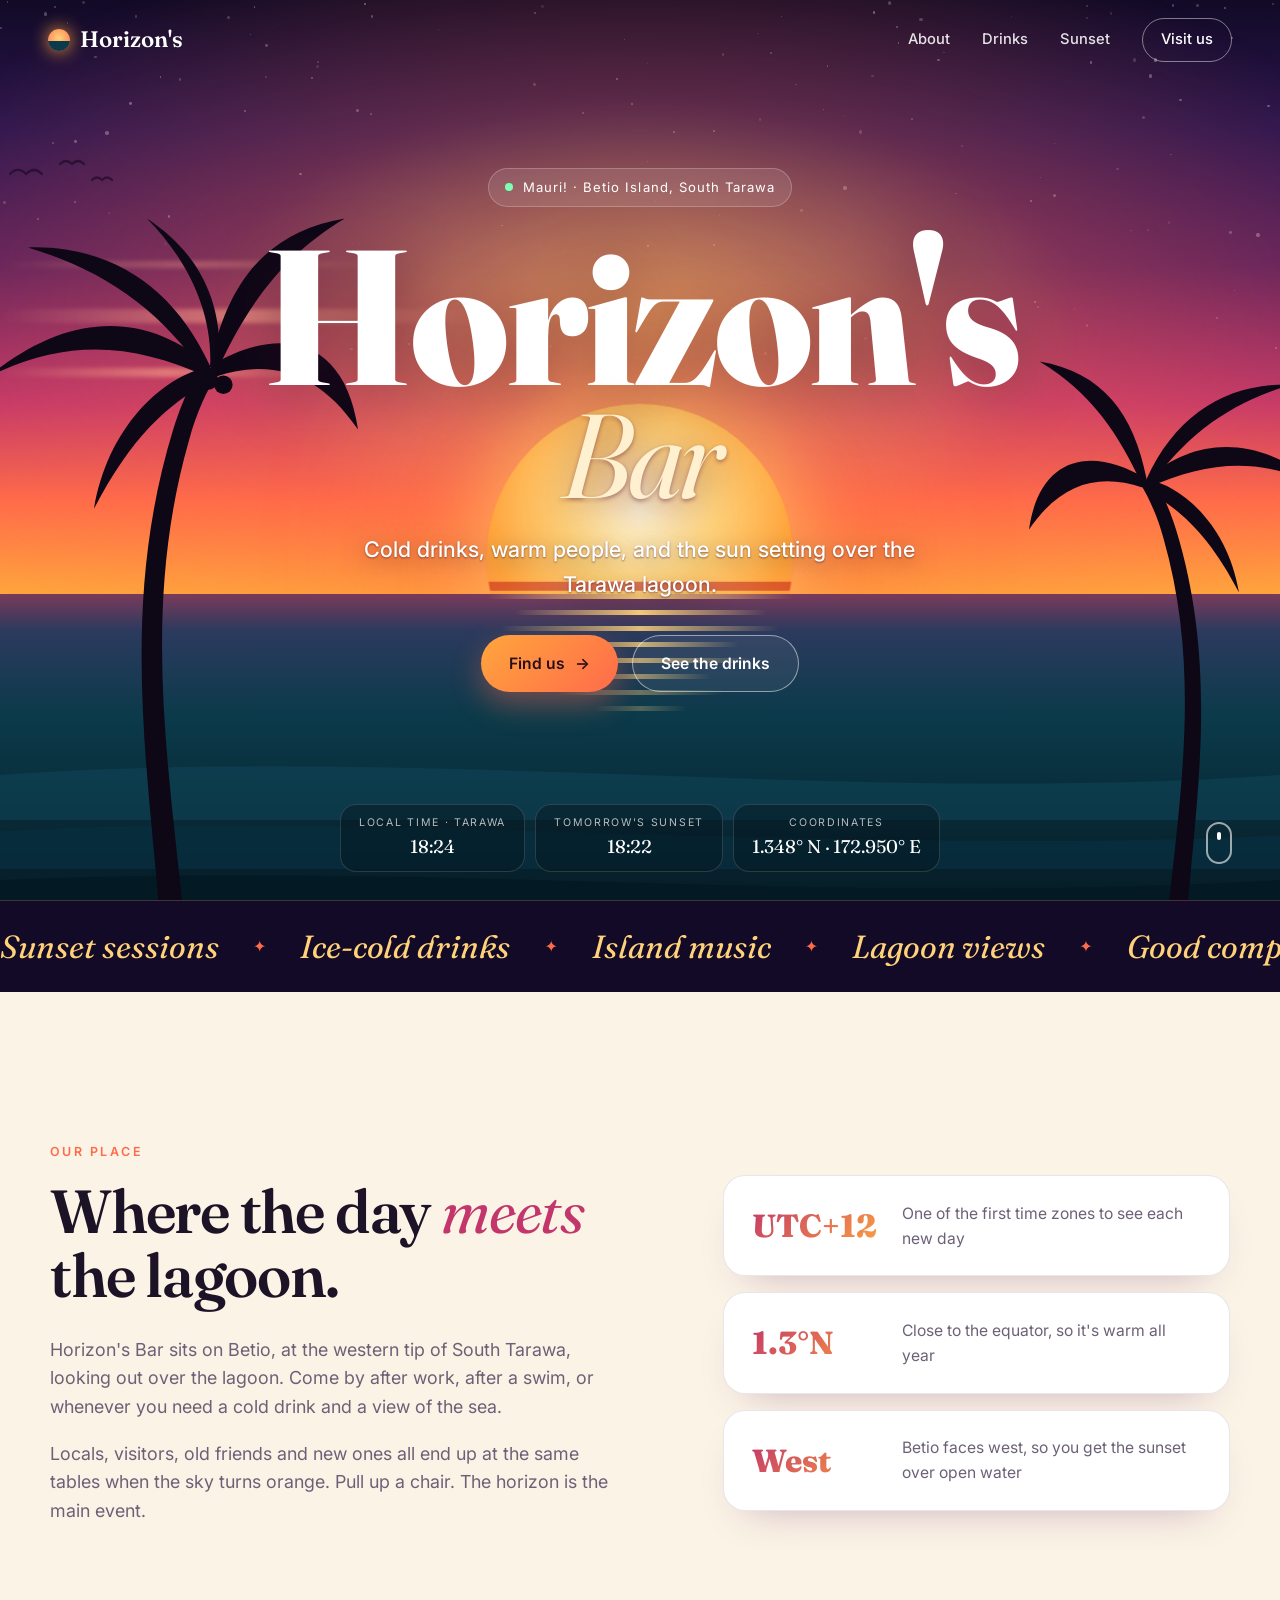
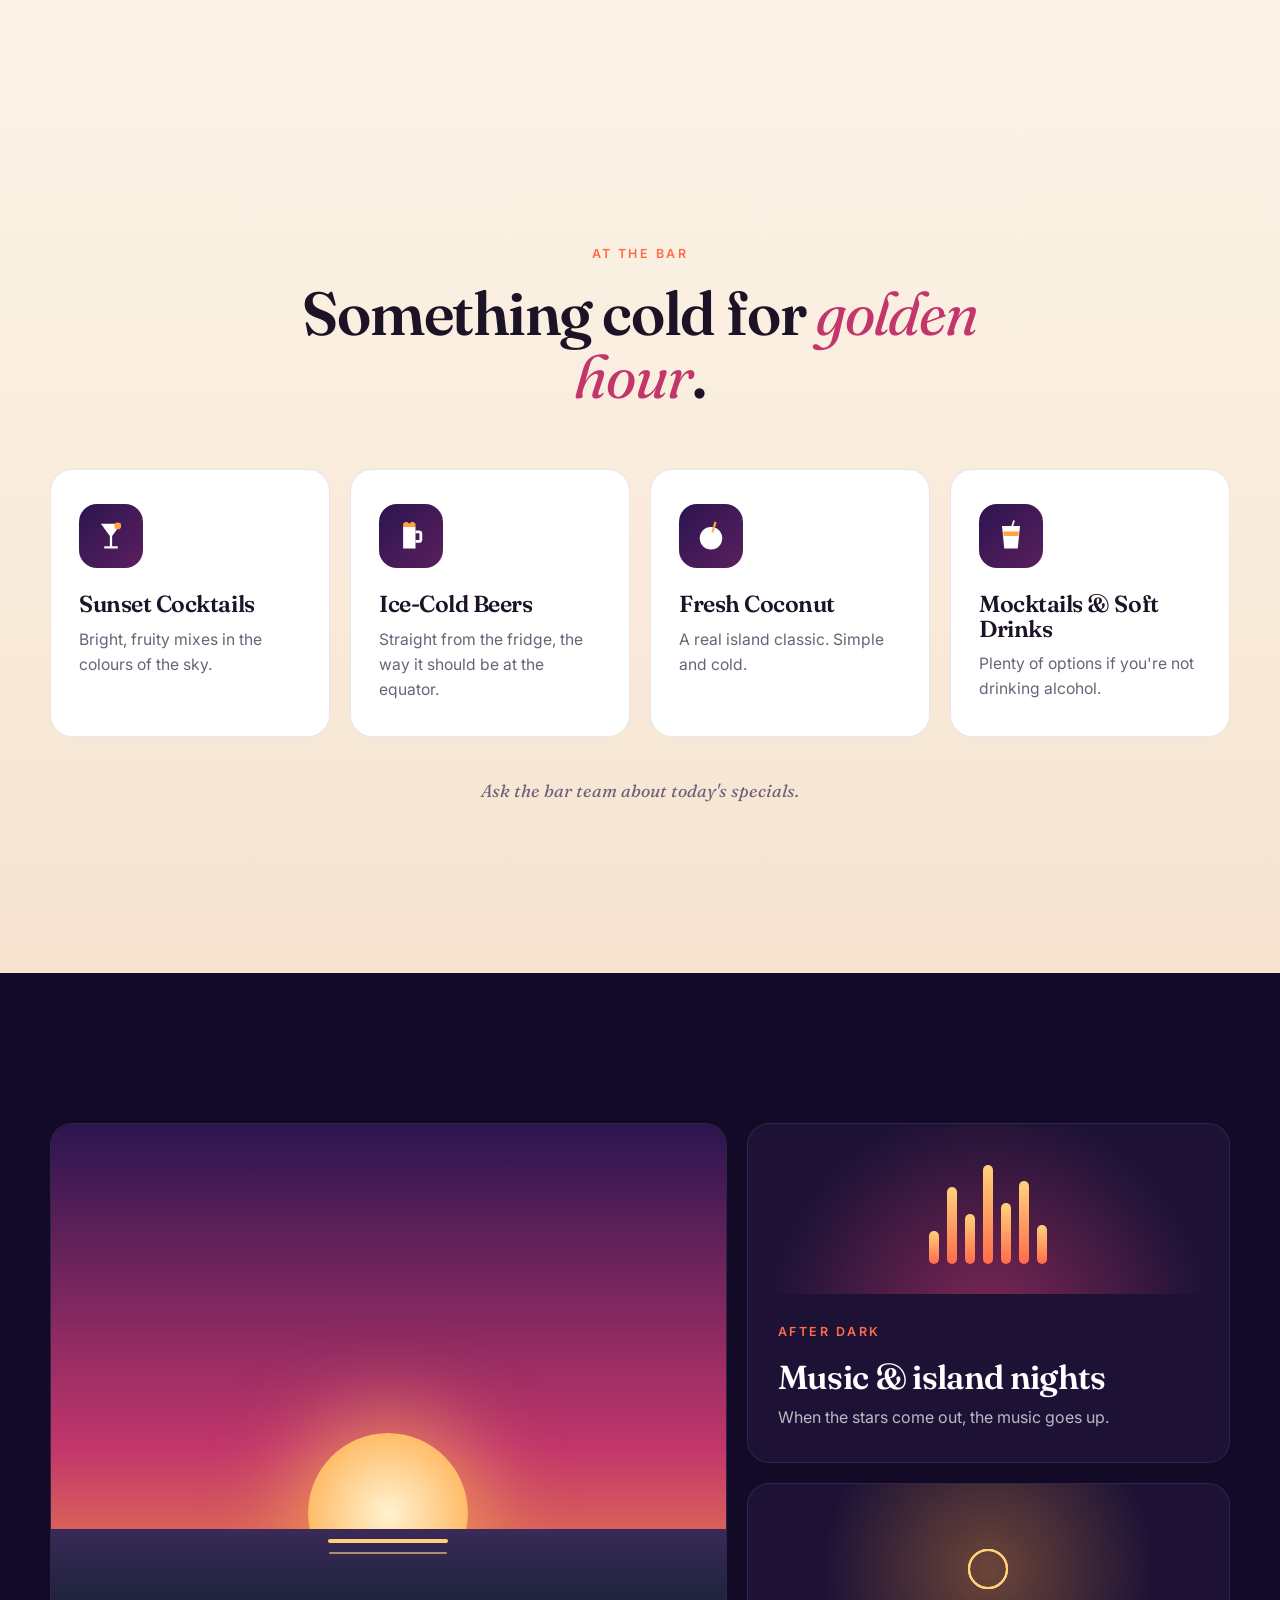
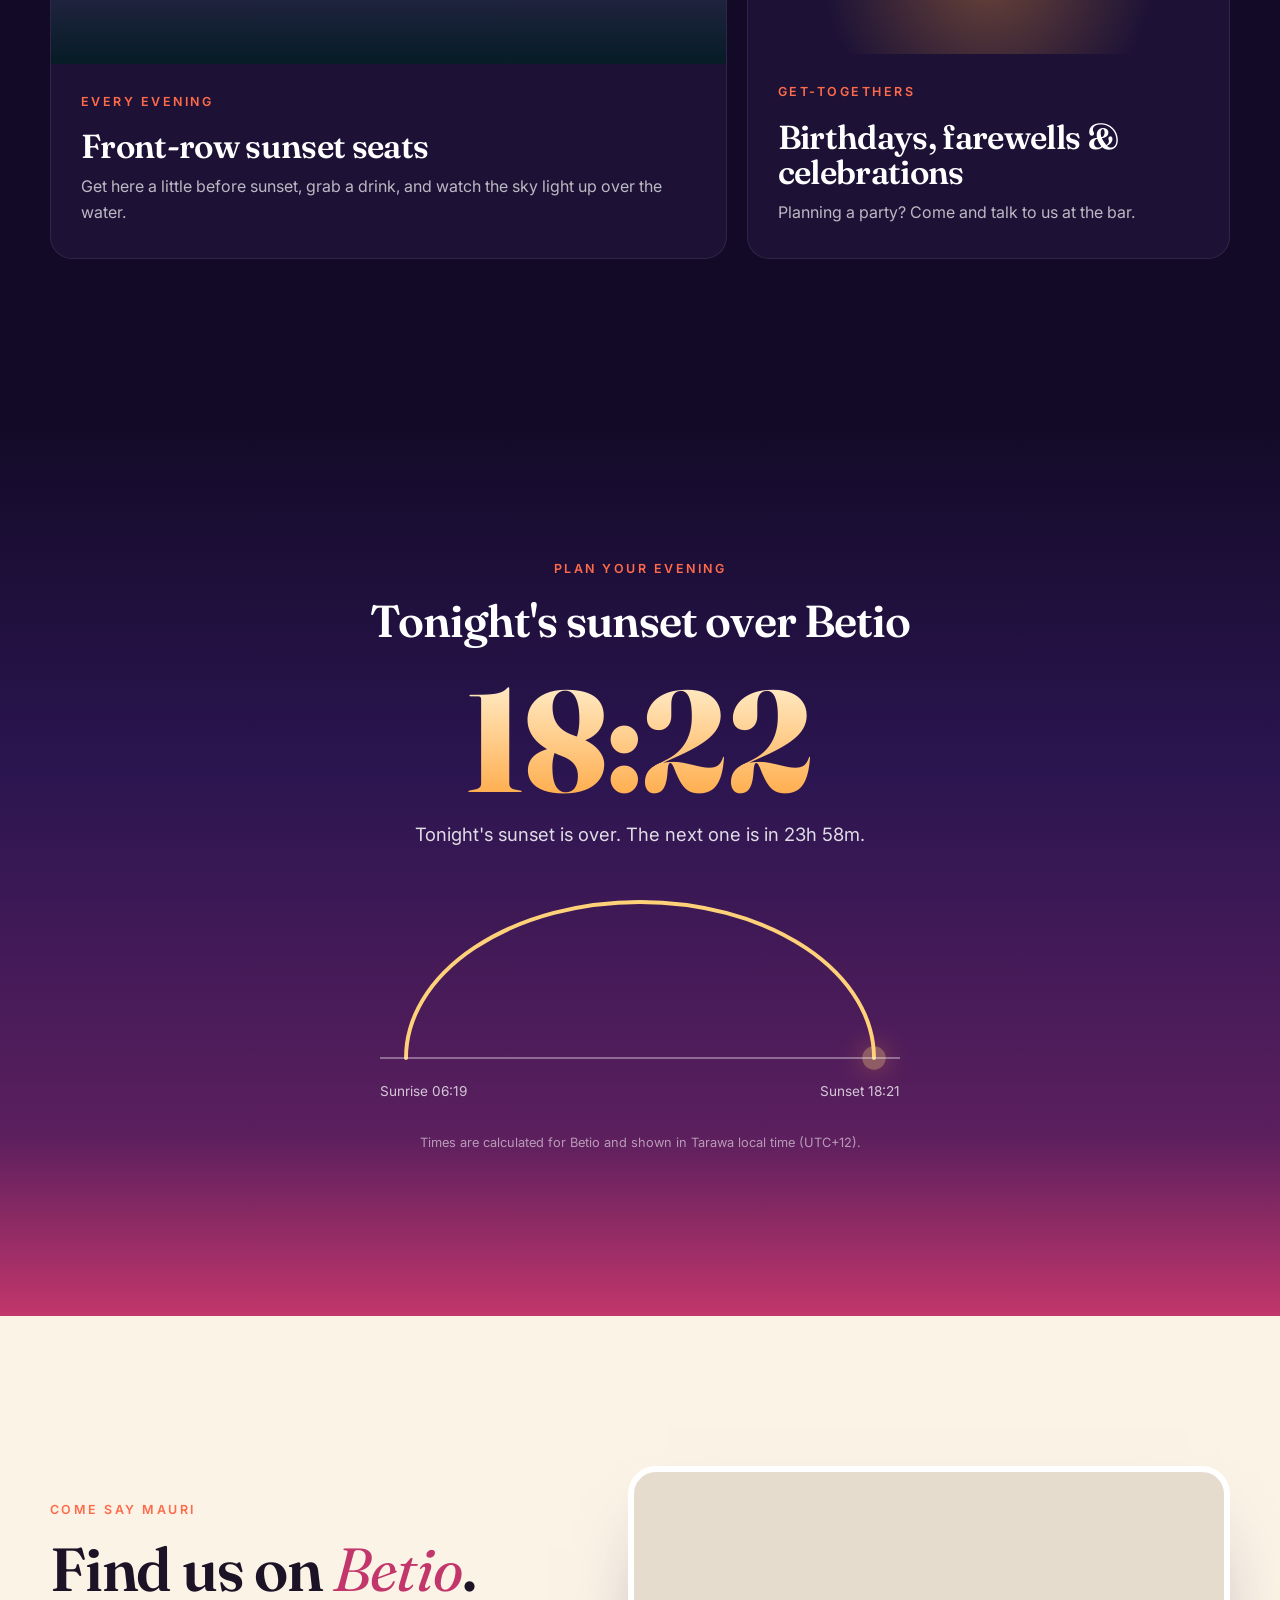
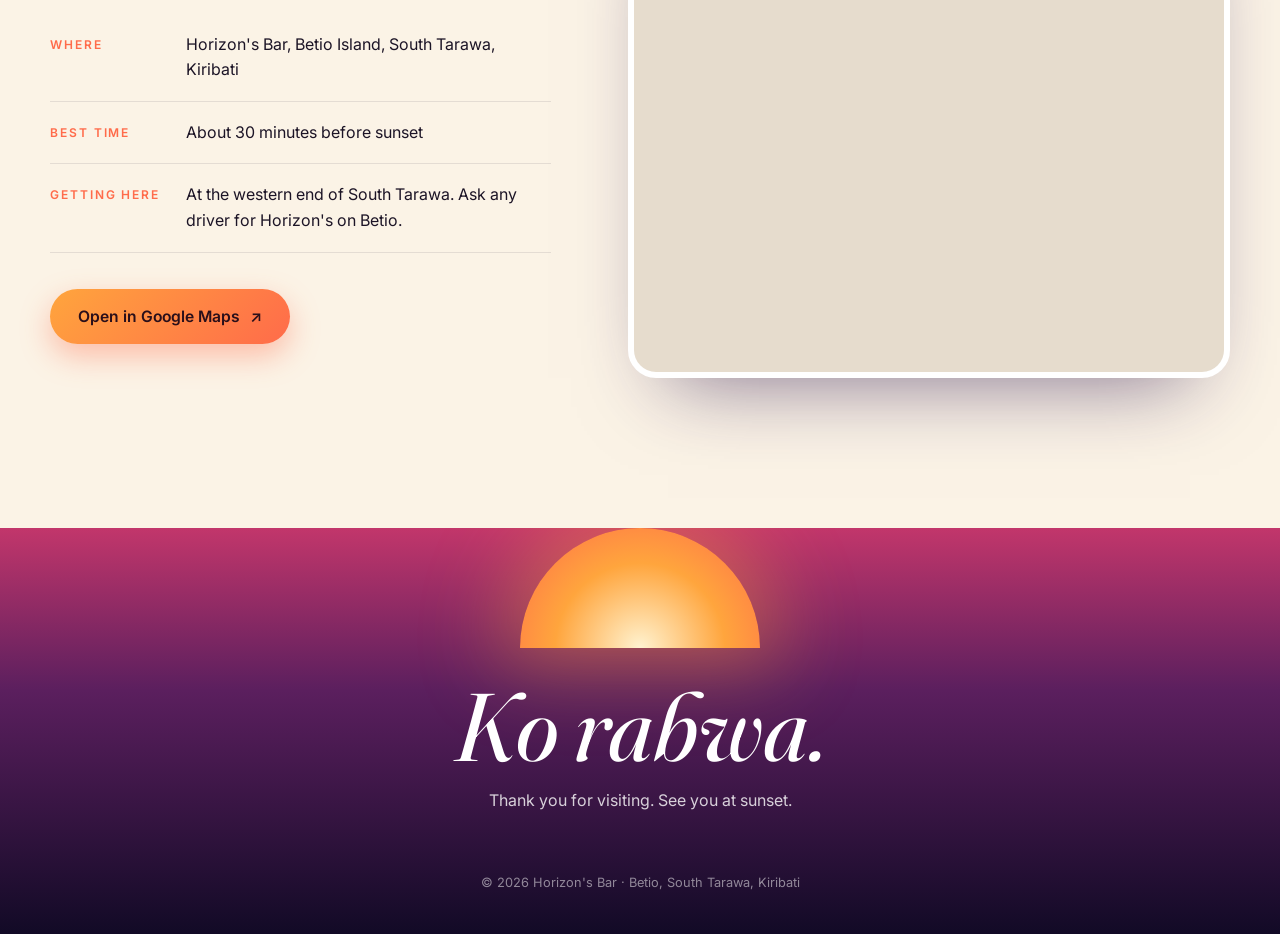
==== index.html @ 20fd64df "Add Horizon's Bar website with animated sunset hero Single-page static site: animated lagoon sunset " ====
<!doctype html>
<html lang="en">
<head>
  <meta charset="utf-8" />
  <meta name="viewport" content="width=device-width, initial-scale=1" />
  <title>Horizon's Bar · Betio, South Tarawa</title>
  <meta name="description" content="Horizon's Bar on Betio Island, South Tarawa, Kiribati. Cold drinks, warm people and the best sunset on the lagoon." />
  <meta name="theme-color" content="#1a1033" />
  <meta property="og:title" content="Horizon's Bar · Betio, South Tarawa" />
  <meta property="og:description" content="Cold drinks, warm people and the best sunset on the lagoon." />
  <meta property="og:type" content="website" />
  <link rel="icon" href="data:image/svg+xml,%3Csvg xmlns='http://www.w3.org/2000/svg' viewBox='0 0 64 64'%3E%3Ccircle cx='32' cy='36' r='18' fill='%23ff8a3d'/%3E%3Crect y='36' width='64' height='28' fill='%230b3a4a'/%3E%3C/svg%3E" />
  <link rel="preconnect" href="https://fonts.googleapis.com" />
  <link rel="preconnect" href="https://fonts.gstatic.com" crossorigin />
  <link href="https://fonts.googleapis.com/css2?family=Fraunces:ital,opsz,wght@0,9..144,400;0,9..144,600;0,9..144,800;1,9..144,400;1,9..144,600&family=Inter:wght@400;500;600&display=swap" rel="stylesheet" />
  <link rel="stylesheet" href="styles.css" />
</head>
<body>
  <!-- ───────── NAV ───────── -->
  <header class="nav" id="nav">
    <a href="#top" class="brand" aria-label="Horizon's Bar home">
      <span class="brand-sun" aria-hidden="true"></span>
      Horizon's
    </a>
    <nav class="nav-links" aria-label="Main">
      <a href="#about">About</a>
      <a href="#drinks">Drinks</a>
      <a href="#sunset">Sunset</a>
      <a href="#visit" class="nav-cta">Visit us</a>
    </nav>
  </header>

  <main id="top">
    <!-- ───────── HERO ───────── -->
    <section class="hero" id="hero" aria-label="Horizon's Bar">
      <div class="sky" aria-hidden="true">
        <div class="stars" id="stars"></div>
        <div class="glow"></div>
        <div class="clouds">
          <span class="cloud c1"></span><span class="cloud c2"></span><span class="cloud c3"></span>
        </div>
        <div class="sun" id="sun"></div>
        <div class="birds">
          <svg viewBox="0 0 120 40"><path d="M10 20 q8 -8 16 0 q8 -8 16 0" /><path d="M60 10 q6 -6 12 0 q6 -6 12 0" /><path d="M92 26 q5 -5 10 0 q5 -5 10 0" /></svg>
        </div>
      </div>

      <div class="sea" aria-hidden="true">
        <div class="reflection" id="reflection">
          <span></span><span></span><span></span><span></span><span></span><span></span><span></span><span></span>
        </div>
        <svg class="wave w1" viewBox="0 0 1440 120" preserveAspectRatio="none"><path d="M0 60 C 240 20 480 100 720 60 S 1200 20 1440 60 V120 H0Z" /></svg>
        <svg class="wave w2" viewBox="0 0 1440 120" preserveAspectRatio="none"><path d="M0 70 C 200 40 520 110 760 70 S 1240 40 1440 70 V120 H0Z" /></svg>
        <svg class="wave w3" viewBox="0 0 1440 120" preserveAspectRatio="none"><path d="M0 80 C 260 55 460 115 720 80 S 1180 50 1440 80 V120 H0Z" /></svg>
      </div>

      <!-- Palm silhouettes -->
      <svg class="palm palm-left" viewBox="0 0 300 600" aria-hidden="true">
        <path class="trunk" d="M150 600 C 140 480 120 360 160 230 C 168 205 176 190 182 180 L 194 186 C 186 200 178 216 172 238 C 136 364 156 480 168 600 Z" />
        <g class="fronds">
          <path d="M188 182 C 140 140 80 140 20 190 C 80 160 130 165 186 190 Z" />
          <path d="M188 182 C 160 120 110 90 50 92 C 110 110 150 140 184 188 Z" />
          <path d="M188 182 C 200 120 230 80 290 70 C 240 100 214 140 192 188 Z" />
          <path d="M188 182 C 240 150 290 160 300 230 C 270 186 234 176 192 190 Z" />
          <path d="M188 182 C 190 140 170 100 140 70 C 180 96 200 136 194 186 Z" />
          <path d="M188 182 C 150 190 110 230 100 290 C 128 236 156 210 190 192 Z" />
        </g>
        <circle cx="186" cy="192" r="8" /><circle cx="198" cy="196" r="7" />
      </svg>
      <svg class="palm palm-right" viewBox="0 0 300 600" aria-hidden="true">
        <path class="trunk" d="M150 600 C 140 480 120 360 160 230 C 168 205 176 190 182 180 L 194 186 C 186 200 178 216 172 238 C 136 364 156 480 168 600 Z" />
        <g class="fronds">
          <path d="M188 182 C 140 140 80 140 20 190 C 80 160 130 165 186 190 Z" />
          <path d="M188 182 C 160 120 110 90 50 92 C 110 110 150 140 184 188 Z" />
          <path d="M188 182 C 200 120 230 80 290 70 C 240 100 214 140 192 188 Z" />
          <path d="M188 182 C 240 150 290 160 300 230 C 270 186 234 176 192 190 Z" />
          <path d="M188 182 C 150 190 110 230 100 290 C 128 236 156 210 190 192 Z" />
        </g>
      </svg>

      <div class="hero-content">
        <p class="eyebrow reveal-up" style="--d:.1s">
          <span class="dot"></span> Mauri! · Betio Island, South Tarawa
        </p>
        <h1 class="hero-title">
          <span class="line reveal-up" style="--d:.25s">Horizon's</span>
          <span class="line script reveal-up" style="--d:.45s">Bar</span>
        </h1>
        <p class="hero-tag reveal-up" style="--d:.65s">
          Cold drinks, warm people, and the sun setting over the Tarawa lagoon.
        </p>
        <div class="hero-actions reveal-up" style="--d:.85s">
          <a href="#visit" class="btn btn-primary">Find us <span aria-hidden="true">→</span></a>
          <a href="#drinks" class="btn btn-ghost">See the drinks</a>
        </div>
      </div>

      <div class="hero-badges reveal-up" style="--d:1.05s">
        <div class="badge">
          <span class="badge-label">Local time · Tarawa</span>
          <span class="badge-value" id="localTime">--:--</span>
        </div>
        <div class="badge">
          <span class="badge-label" id="sunsetLabel">Next sunset</span>
          <span class="badge-value" id="sunsetCountdown">--</span>
        </div>
        <div class="badge hide-sm">
          <span class="badge-label">Coordinates</span>
          <span class="badge-value">1.348° N · 172.950° E</span>
        </div>
      </div>

      <a href="#about" class="scroll-cue" aria-label="Scroll to content"><span></span></a>
    </section>

    <!-- ───────── MARQUEE ───────── -->
    <div class="marquee" aria-hidden="true">
      <div class="marquee-track">
        <span>Sunset sessions</span><i>✦</i><span>Ice-cold drinks</span><i>✦</i><span>Island music</span><i>✦</i><span>Lagoon views</span><i>✦</i><span>Good company</span><i>✦</i>
        <span>Sunset sessions</span><i>✦</i><span>Ice-cold drinks</span><i>✦</i><span>Island music</span><i>✦</i><span>Lagoon views</span><i>✦</i><span>Good company</span><i>✦</i>
      </div>
    </div>

    <!-- ───────── ABOUT ───────── -->
    <section class="section about" id="about">
      <div class="container about-grid">
        <div class="about-copy reveal">
          <p class="kicker">Our place</p>
          <h2>Where the day <em>meets</em> the lagoon.</h2>
          <p>
            Horizon's Bar sits on Betio, at the western tip of South Tarawa, looking out over the lagoon.
            Come by after work, after a swim, or whenever you need a cold drink and a view of the sea.
          </p>
          <p>
            Locals, visitors, old friends and new ones all end up at the same tables when the sky turns
            orange. Pull up a chair. The horizon is the main event.
          </p>
        </div>
        <div class="stat-cards">
          <div class="stat reveal" style="--d:.05s">
            <span class="stat-num">UTC+12</span>
            <span class="stat-text">One of the first time zones to see each new day</span>
          </div>
          <div class="stat reveal" style="--d:.15s">
            <span class="stat-num">1.3°N</span>
            <span class="stat-text">Close to the equator, so it's warm all year</span>
          </div>
          <div class="stat reveal" style="--d:.25s">
            <span class="stat-num">West</span>
            <span class="stat-text">Betio faces west, so you get the sunset over open water</span>
          </div>
        </div>
      </div>
    </section>

    <!-- ───────── DRINKS ───────── -->
    <section class="section drinks" id="drinks">
      <div class="container">
        <div class="section-head reveal">
          <p class="kicker">At the bar</p>
          <h2>Something cold for <em>golden hour</em>.</h2>
        </div>
        <div class="drink-grid">
          <article class="drink reveal" style="--d:.05s">
            <div class="drink-icon" aria-hidden="true">
              <svg viewBox="0 0 64 64"><path d="M14 10h36L34 32v18h10v4H20v-4h10V32Z"/><circle cx="44" cy="14" r="6" class="accent"/></svg>
            </div>
            <h3>Sunset Cocktails</h3>
            <p>Bright, fruity mixes in the colours of the sky.</p>
          </article>
          <article class="drink reveal" style="--d:.15s">
            <div class="drink-icon" aria-hidden="true">
              <svg viewBox="0 0 64 64"><path d="M18 16h22v38H18Z"/><path d="M40 22h6a6 6 0 0 1 6 6v10a6 6 0 0 1-6 6h-6v-5h6a1 1 0 0 0 1-1V28a1 1 0 0 0-1-1h-6Z"/><path class="accent" d="M18 10c3-4 8-4 11 0 3-4 8-4 11 0v6H18Z"/></svg>
            </div>
            <h3>Ice-Cold Beers</h3>
            <p>Straight from the fridge, the way it should be at the equator.</p>
          </article>
          <article class="drink reveal" style="--d:.25s">
            <div class="drink-icon" aria-hidden="true">
              <svg viewBox="0 0 64 64"><circle cx="32" cy="36" r="20"/><path class="accent" d="M38 6l4 2-6 18-3-1Z"/></svg>
            </div>
            <h3>Fresh Coconut</h3>
            <p>A real island classic. Simple and cold.</p>
          </article>
          <article class="drink reveal" style="--d:.35s">
            <div class="drink-icon" aria-hidden="true">
              <svg viewBox="0 0 64 64"><path d="M16 14h32l-4 40H20Z"/><path class="accent" d="M18 24h28l-1 8H19Z"/><path d="M36 4l3 1-4 12-3-1Z"/></svg>
            </div>
            <h3>Mocktails &amp; Soft Drinks</h3>
            <p>Plenty of options if you're not drinking alcohol.</p>
          </article>
        </div>
        <p class="note reveal">Ask the bar team about today's specials.</p>
      </div>
    </section>

    <!-- ───────── VIBE ───────── -->
    <section class="section vibe">
      <div class="container vibe-grid">
        <div class="vibe-card big reveal">
          <div class="vibe-art art-sunset" aria-hidden="true"><span class="vs-sun"></span><span class="vs-sea"></span></div>
          <div class="vibe-body">
            <p class="kicker">Every evening</p>
            <h3>Front-row sunset seats</h3>
            <p>Get here a little before sunset, grab a drink, and watch the sky light up over the water.</p>
          </div>
        </div>
        <div class="vibe-card reveal" style="--d:.1s">
          <div class="vibe-art art-music" aria-hidden="true">
            <span></span><span></span><span></span><span></span><span></span><span></span><span></span>
          </div>
          <div class="vibe-body">
            <p class="kicker">After dark</p>
            <h3>Music &amp; island nights</h3>
            <p>When the stars come out, the music goes up.</p>
          </div>
        </div>
        <div class="vibe-card reveal" style="--d:.2s">
          <div class="vibe-art art-cheers" aria-hidden="true">
            <span class="ring r1"></span><span class="ring r2"></span><span class="ring r3"></span>
          </div>
          <div class="vibe-body">
            <p class="kicker">Get-togethers</p>
            <h3>Birthdays, farewells &amp; celebrations</h3>
            <p>Planning a party? Come and talk to us at the bar.</p>
          </div>
        </div>
      </div>
    </section>

    <!-- ───────── SUNSET WIDGET ───────── -->
    <section class="section sunset" id="sunset">
      <div class="container sunset-inner reveal">
        <p class="kicker">Plan your evening</p>
        <h2>Tonight's sunset over Betio</h2>
        <div class="sunset-time" id="sunsetBig">--:--</div>
        <p class="sunset-sub" id="sunsetSub">Calculating…</p>
        <div class="sun-arc" aria-hidden="true">
          <svg viewBox="0 0 400 140">
            <path d="M20 130 A 180 120 0 0 1 380 130" class="arc-track" />
            <path d="M20 130 A 180 120 0 0 1 380 130" class="arc-fill" id="arcFill" />
            <circle r="9" class="arc-sun" id="arcSun" cx="20" cy="130" />
            <line x1="0" y1="130" x2="400" y2="130" class="arc-horizon" />
          </svg>
          <div class="arc-labels"><span id="sunriseLbl">Sunrise --:--</span><span id="sunsetLbl">Sunset --:--</span></div>
        </div>
        <p class="sunset-fine">Times are calculated for Betio and shown in Tarawa local time (UTC+12).</p>
      </div>
    </section>

    <!-- ───────── VISIT ───────── -->
    <section class="section visit" id="visit">
      <div class="container visit-grid">
        <div class="visit-copy reveal">
          <p class="kicker">Come say Mauri</p>
          <h2>Find us on <em>Betio</em>.</h2>
          <ul class="visit-list">
            <li>
              <span class="vl-label">Where</span>
              <span>Horizon's Bar, Betio Island, South Tarawa, Kiribati</span>
            </li>
            <li>
              <span class="vl-label">Best time</span>
              <span>About 30 minutes before sunset</span>
            </li>
            <li>
              <span class="vl-label">Getting here</span>
              <span>At the western end of South Tarawa. Ask any driver for Horizon's on Betio.</span>
            </li>
          </ul>
          <a class="btn btn-primary" target="_blank" rel="noopener"
             href="https://www.google.com/maps/place/Horizon's+Bar,+Betio+Island,+South+Tarawa,+Kiribati/@1.3481365,172.9500475,18z">
            Open in Google Maps <span aria-hidden="true">↗</span>
          </a>
        </div>
        <div class="map-wrap reveal" style="--d:.15s">
          <iframe
            title="Map showing Horizon's Bar on Betio Island"
            src="https://www.google.com/maps?q=1.3481365,172.9500475&z=17&output=embed"
            loading="lazy" referrerpolicy="no-referrer-when-downgrade" allowfullscreen></iframe>
        </div>
      </div>
    </section>
  </main>

  <!-- ───────── FOOTER ───────── -->
  <footer class="footer">
    <div class="footer-sun" aria-hidden="true"></div>
    <p class="footer-big">Ko rabwa.</p>
    <p class="footer-sub">Thank you for visiting. See you at sunset.</p>
    <p class="footer-fine">© <span id="year"></span> Horizon's Bar · Betio, South Tarawa, Kiribati</p>
  </footer>

  <script src="main.js"></script>
</body>
</html>
---- styles.css ----
/* ─────────────────────────────────────────────
   Horizon's Bar · Betio, South Tarawa
   ───────────────────────────────────────────── */
:root {
  --night: #120a26;
  --dusk: #2b1550;
  --plum: #5b1f5e;
  --rose: #c2366b;
  --coral: #ff6b4a;
  --amber: #ffa53d;
  --gold: #ffd27a;
  --lagoon: #0b3a4a;
  --deep: #061c26;
  --sand: #fbf3e6;
  --ink: #1c1426;
  --muted: #6d6177;
  --card: #ffffff;
  --line: rgba(28, 20, 38, 0.1);

  --serif: "Fraunces", Georgia, serif;
  --sans: "Inter", system-ui, -apple-system, Segoe UI, Roboto, sans-serif;
  --radius: 22px;
  --ease: cubic-bezier(.2, .8, .2, 1);
}

*, *::before, *::after { box-sizing: border-box; }
html { scroll-behavior: smooth; }
body {
  margin: 0;
  font-family: var(--sans);
  color: var(--ink);
  background: var(--sand);
  line-height: 1.6;
  -webkit-font-smoothing: antialiased;
  overflow-x: hidden;
}
img, svg { display: block; }
a { color: inherit; }
h1, h2, h3 { font-family: var(--serif); line-height: 1.05; margin: 0; letter-spacing: -0.02em; }
h2 { font-size: clamp(2.2rem, 5vw, 3.8rem); font-weight: 600; }
h2 em, h3 em { font-style: italic; font-weight: 400; color: var(--rose); }
p { margin: 0 0 1em; }

.container { width: min(1180px, 100% - 32px); margin-inline: auto; }
.section { padding: clamp(80px, 12vw, 150px) 0; position: relative; }
.kicker {
  font-size: .78rem; font-weight: 600; letter-spacing: .2em; text-transform: uppercase;
  color: var(--coral); margin-bottom: 18px;
}

/* ───────── NAV ───────── */
.nav {
  position: fixed; inset: 0 0 auto 0; z-index: 50;
  display: flex; align-items: center; justify-content: space-between;
  padding: 18px clamp(16px, 4vw, 48px);
  color: #fff;
  transition: background .4s var(--ease), padding .4s var(--ease), box-shadow .4s;
}
.nav.scrolled {
  background: rgba(18, 10, 38, .72);
  backdrop-filter: blur(14px) saturate(1.4);
  -webkit-backdrop-filter: blur(14px) saturate(1.4);
  padding-block: 12px;
  box-shadow: 0 10px 30px rgba(0,0,0,.2);
}
.brand {
  display: flex; align-items: center; gap: 10px;
  font-family: var(--serif); font-size: 1.4rem; font-weight: 600; text-decoration: none;
}
.brand-sun {
  width: 22px; height: 22px; border-radius: 50%;
  background: radial-gradient(circle at 50% 40%, var(--gold), var(--coral));
  box-shadow: 0 0 18px var(--amber);
  position: relative; overflow: hidden;
}
.brand-sun::after { content: ""; position: absolute; inset: 55% 0 0; background: var(--lagoon); }
.nav-links { display: flex; align-items: center; gap: clamp(14px, 2.5vw, 34px); }
.nav-links a { text-decoration: none; font-size: .92rem; font-weight: 500; opacity: .88; transition: opacity .2s; }
.nav-links a:hover { opacity: 1; }
.nav-cta {
  padding: 9px 18px; border-radius: 99px;
  border: 1px solid rgba(255,255,255,.45); opacity: 1 !important;
}
.nav-cta:hover { background: #fff; color: var(--night); }
@media (max-width: 640px) {
  .nav-links a:not(.nav-cta) { display: none; }
}

/* ───────── HERO ───────── */
.hero {
  position: relative; min-height: 100svh; overflow: hidden; isolation: isolate;
  display: grid; place-items: center;
  color: #fff;
  --horizon: 66%;
  --p: 0; /* scroll progress 0–1, set by JS */
}
.sky {
  position: absolute; inset: 0 0 calc(100% - var(--horizon)) 0;
  background:
    linear-gradient(180deg,
      var(--night) 0%,
      var(--dusk) 22%,
      var(--plum) 45%,
      var(--rose) 68%,
      var(--coral) 84%,
      var(--amber) 100%);
  z-index: -3;
}
.sky::after { /* darkens as you scroll: the sun goes down */
  content: ""; position: absolute; inset: 0;
  background: linear-gradient(180deg, #05030d, #1a0c2e 70%, #3a1838);
  opacity: calc(var(--p) * .85);
}
.glow {
  position: absolute; left: 50%; bottom: -30%;
  width: 140vmax; height: 70vmax; transform: translateX(-50%);
  background: radial-gradient(ellipse at center, rgba(255, 190, 90, .75), rgba(255, 107, 74, .25) 35%, transparent 65%);
  filter: blur(10px);
  animation: breathe 7s ease-in-out infinite;
}
@keyframes breathe { 50% { opacity: .75; transform: translateX(-50%) scale(1.05); } }

.sun {
  position: absolute; left: 50%; bottom: 0;
  width: clamp(160px, 24vw, 340px); aspect-ratio: 1; border-radius: 50%;
  transform: translate(-50%, calc(38% + var(--p) * 60%));
  background: radial-gradient(circle at 50% 35%, #fff6d8 0%, var(--gold) 30%, var(--amber) 60%, var(--coral) 100%);
  box-shadow:
    0 0 60px 20px rgba(255, 190, 100, .55),
    0 0 160px 60px rgba(255, 120, 70, .35);
  animation: sunrise 2.4s var(--ease) both;
}
.sun::after { /* classic retro sunset stripes */
  content: ""; position: absolute; inset: 0; border-radius: 50%;
  background: repeating-linear-gradient(180deg, transparent 0 58%, rgba(194,54,107,.55) 58% 61%, transparent 61% 66%, rgba(194,54,107,.55) 66% 70%, transparent 70% 76%, rgba(194,54,107,.55) 76% 81%, transparent 81%);
  mix-blend-mode: multiply;
}
@keyframes sunrise { from { transform: translate(-50%, 110%); opacity: .2; } }

.stars { position: absolute; inset: 0 0 40% 0; opacity: calc(.35 + var(--p) * .65); }
.star {
  position: absolute; width: 2px; height: 2px; border-radius: 50%; background: #fff;
  animation: twinkle var(--t, 3s) ease-in-out infinite; animation-delay: var(--dl, 0s);
}
@keyframes twinkle { 50% { opacity: .15; transform: scale(.6); } }

.clouds { position: absolute; inset: 0; }
.cloud {
  position: absolute; height: 14px; border-radius: 99px;
  background: linear-gradient(90deg, transparent, rgba(255, 170, 140, .55), transparent);
  filter: blur(2px);
  animation: drift linear infinite;
}
.c1 { top: 52%; width: 38vw; animation-duration: 70s; }
.c2 { top: 62%; width: 26vw; height: 9px; animation-duration: 55s; animation-delay: -20s; }
.c3 { top: 44%; width: 30vw; height: 7px; opacity: .6; animation-duration: 90s; animation-delay: -45s; }
@keyframes drift { from { left: -40vw; } to { left: 110vw; } }

.birds { position: absolute; top: 26%; left: 0; width: 120px; animation: fly 38s linear infinite; }
.birds svg { width: 100%; fill: none; stroke: rgba(30, 10, 40, .7); stroke-width: 2.2; stroke-linecap: round; }
@keyframes fly {
  from { transform: translate(-20vw, 0); }
  50% { transform: translate(55vw, -30px); }
  to { transform: translate(120vw, 10px); }
}

.sea {
  position: absolute; inset: var(--horizon) 0 0 0; z-index: -2; overflow: hidden;
  background: linear-gradient(180deg, #7a3a5a 0%, #2c3a5e 12%, var(--lagoon) 40%, var(--deep) 100%);
}
.sea::after { content: ""; position: absolute; inset: 0; background: #02080d; opacity: calc(var(--p) * .6); }
.reflection { position: absolute; left: 50%; top: 0; transform: translateX(-50%); width: clamp(160px, 24vw, 340px); }
.reflection span {
  display: block; height: 5px; margin: 0 auto 11px; border-radius: 99px;
  background: linear-gradient(90deg, transparent, rgba(255, 210, 122, .95), transparent);
  animation: shimmer 2.8s ease-in-out infinite;
}
.reflection span:nth-child(1) { width: 100%; animation-delay: 0s; }
.reflection span:nth-child(2) { width: 82%; animation-delay: .2s; }
.reflection span:nth-child(3) { width: 90%; animation-delay: .4s; opacity: .9; }
.reflection span:nth-child(4) { width: 64%; animation-delay: .6s; opacity: .8; }
.reflection span:nth-child(5) { width: 74%; animation-delay: .8s; opacity: .7; }
.reflection span:nth-child(6) { width: 46%; animation-delay: 1s; opacity: .55; }
.reflection span:nth-child(7) { width: 54%; animation-delay: 1.2s; opacity: .4; }
.reflection span:nth-child(8) { width: 30%; animation-delay: 1.4s; opacity: .3; }
@keyframes shimmer { 50% { transform: scaleX(.65) translateX(6%); opacity: .35; } }

.wave { position: absolute; left: 0; width: 200%; height: 90px; animation: swell linear infinite; }
.wave path { fill: currentColor; }
.w1 { bottom: 26%; color: rgba(16, 70, 90, .55); animation-duration: 22s; }
.w2 { bottom: 10%; color: rgba(8, 48, 64, .7); animation-duration: 16s; animation-direction: reverse; }
.w3 { bottom: -10px; color: rgba(4, 26, 36, .95); animation-duration: 12s; }
@keyframes swell { to { transform: translateX(-50%); } }

.palm { position: absolute; bottom: -2%; z-index: -1; fill: #0d0716; pointer-events: none; }
.palm .fronds { transform-origin: 188px 184px; animation: sway 6s ease-in-out infinite; }
.palm-left { left: -3%; height: 88%; transform: translateX(calc(var(--p) * -60px)); }
.palm-right { right: -5%; height: 70%; transform: scaleX(-1) translateX(calc(var(--p) * -60px)); }
.palm-right .fronds { animation-duration: 7.5s; animation-delay: -2s; }
@keyframes sway { 50% { transform: rotate(3.5deg); } }
@media (max-width: 640px) {
  .palm-left { height: 60%; left: -18%; }
  .palm-right { height: 46%; right: -20%; }
}

.hero-content {
  text-align: center; padding: 120px 16px 160px; max-width: 900px;
  transform: translateY(calc(var(--p) * -80px)); opacity: calc(1 - var(--p) * 1.2);
}
.eyebrow {
  display: inline-flex; align-items: center; gap: 10px;
  padding: 8px 16px; border-radius: 99px;
  background: rgba(255,255,255,.1); border: 1px solid rgba(255,255,255,.22);
  backdrop-filter: blur(8px); -webkit-backdrop-filter: blur(8px);
  font-size: .82rem; letter-spacing: .08em; margin-bottom: 26px;
}
.dot { width: 8px; height: 8px; border-radius: 50%; background: #7dffb3; box-shadow: 0 0 0 0 rgba(125,255,179,.7); animation: pulse 2s infinite; }
@keyframes pulse { 70% { box-shadow: 0 0 0 10px rgba(125,255,179,0); } 100% { box-shadow: 0 0 0 0 rgba(125,255,179,0); } }

.hero-title { font-weight: 800; font-size: clamp(4.2rem, 15vw, 12.5rem); line-height: .86; text-shadow: 0 10px 60px rgba(60, 10, 40, .45); }
.hero-title .line { display: block; }
.hero-title .script {
  font-style: italic; font-weight: 400; font-size: .62em; margin-top: .05em;
  color: #fff1cf;
  text-shadow: 0 2px 4px rgba(90, 20, 50, .45), 0 8px 40px rgba(90, 20, 50, .55);
}
.hero-tag {
  font-size: clamp(1.05rem, 2vw, 1.35rem); max-width: 560px; margin: 26px auto 34px; font-weight: 500;
  text-shadow: 0 1px 2px rgba(60, 10, 30, .5), 0 4px 24px rgba(60, 10, 30, .55);
}
@media (max-width: 480px) { .btn { padding: 14px 22px; } }
.hero-actions { display: flex; gap: 14px; justify-content: center; flex-wrap: wrap; }

.btn {
  display: inline-flex; align-items: center; gap: 10px;
  padding: 15px 28px; border-radius: 99px; font-weight: 600; font-size: .98rem; text-decoration: none;
  transition: transform .3s var(--ease), box-shadow .3s var(--ease), background .3s;
}
.btn-primary { background: linear-gradient(135deg, var(--amber), var(--coral)); color: #2a0f1a; box-shadow: 0 12px 30px rgba(255, 107, 74, .4); }
.btn-primary:hover { transform: translateY(-3px); box-shadow: 0 18px 40px rgba(255, 107, 74, .55); }
.btn-ghost { color: #fff; border: 1px solid rgba(255,255,255,.5); background: rgba(255,255,255,.06); backdrop-filter: blur(6px); }
.btn-ghost:hover { background: rgba(255,255,255,.18); transform: translateY(-3px); }

.hero-badges {
  position: absolute; bottom: 28px; left: 50%; transform: translateX(-50%);
  display: flex; gap: 10px; flex-wrap: wrap; justify-content: center; width: calc(100% - 32px);
}
.badge {
  display: flex; flex-direction: column; padding: 10px 18px; border-radius: 16px;
  background: rgba(6, 20, 30, .45); border: 1px solid rgba(255,255,255,.14);
  backdrop-filter: blur(10px); -webkit-backdrop-filter: blur(10px);
  min-width: 150px; text-align: center;
}
.badge-label { font-size: .66rem; letter-spacing: .16em; text-transform: uppercase; opacity: .7; }
.badge-value { font-family: var(--serif); font-size: 1.15rem; font-variant-numeric: tabular-nums; }
@media (max-width: 640px) { .hide-sm { display: none; } .badge { min-width: 0; flex: 1; padding: 8px 10px; } }

.scroll-cue {
  position: absolute; right: clamp(16px, 4vw, 48px); bottom: 36px;
  width: 26px; height: 42px; border: 2px solid rgba(255,255,255,.6); border-radius: 99px;
}
.scroll-cue span { position: absolute; left: 50%; top: 8px; width: 4px; height: 8px; margin-left: -2px; border-radius: 4px; background: #fff; animation: cue 1.8s infinite; }
@keyframes cue { 0% { opacity: 0; transform: translateY(0); } 40% { opacity: 1; } 100% { opacity: 0; transform: translateY(14px); } }
@media (max-width: 900px) { .scroll-cue { display: none; } }

/* entrance animation */
.reveal-up { animation: rise 1.1s var(--ease) both; animation-delay: var(--d, 0s); }
@keyframes rise { from { opacity: 0; transform: translateY(40px); filter: blur(6px); } }
.hero-badges.reveal-up { animation-name: rise-badges; }
@keyframes rise-badges { from { opacity: 0; transform: translate(-50%, 30px); } }

/* ───────── MARQUEE ───────── */
.marquee { background: var(--night); color: var(--gold); overflow: hidden; padding: 20px 0; border-top: 1px solid rgba(255,210,122,.2); }
.marquee-track { display: flex; gap: 34px; width: max-content; animation: marquee 40s linear infinite; }
.marquee span { font-family: var(--serif); font-style: italic; font-size: clamp(1.3rem, 2.6vw, 2rem); white-space: nowrap; }
.marquee i { font-style: normal; color: var(--coral); align-self: center; }
@keyframes marquee { to { transform: translateX(-50%); } }

/* ───────── ABOUT ───────── */
.about-grid { display: grid; grid-template-columns: 1.15fr 1fr; gap: clamp(40px, 7vw, 100px); align-items: center; }
.about-copy h2 { margin-bottom: 28px; }
.about-copy p:not(.kicker) { font-size: 1.12rem; color: var(--muted); max-width: 54ch; }
.stat-cards { display: grid; gap: 16px; }
.stat {
  display: grid; grid-template-columns: 130px 1fr; align-items: center; gap: 20px;
  padding: 24px 28px; background: var(--card); border-radius: var(--radius);
  border: 1px solid var(--line); box-shadow: 0 20px 40px -24px rgba(91, 31, 94, .35);
  transition: transform .4s var(--ease);
}
.stat:hover { transform: translateX(-6px); }
.stat-num { font-family: var(--serif); font-size: 2rem; font-weight: 800; background: linear-gradient(135deg, var(--rose), var(--amber)); -webkit-background-clip: text; background-clip: text; color: transparent; }
.stat-text { color: var(--muted); font-size: .98rem; }
@media (max-width: 860px) { .about-grid { grid-template-columns: 1fr; } }
@media (max-width: 460px) { .stat { grid-template-columns: 1fr; gap: 4px; } }

/* ───────── DRINKS ───────── */
.drinks { background: linear-gradient(180deg, var(--sand), #f6e3d0); }
.section-head { text-align: center; max-width: 720px; margin: 0 auto 60px; }
.drink-grid { display: grid; grid-template-columns: repeat(4, 1fr); gap: 20px; }
.drink {
  padding: 34px 28px; border-radius: var(--radius); background: var(--card);
  border: 1px solid var(--line); position: relative; overflow: hidden;
  transition: transform .45s var(--ease), box-shadow .45s var(--ease);
}
.drink::before {
  content: ""; position: absolute; inset: auto -30% -60% -30%; height: 70%;
  background: radial-gradient(ellipse at center, rgba(255,165,61,.28), transparent 70%);
  opacity: 0; transition: opacity .45s;
}
.drink:hover { transform: translateY(-8px); box-shadow: 0 30px 50px -28px rgba(194, 54, 107, .5); }
.drink:hover::before { opacity: 1; }
.drink-icon { width: 64px; height: 64px; border-radius: 18px; display: grid; place-items: center; background: linear-gradient(135deg, var(--dusk), var(--plum)); margin-bottom: 24px; }
.drink-icon svg { width: 36px; height: 36px; fill: #fff; }
.drink-icon .accent { fill: var(--amber); }
.drink h3 { font-size: 1.45rem; font-weight: 600; margin-bottom: 10px; }
.drink p { color: var(--muted); margin: 0; font-size: .98rem; }
.note { text-align: center; margin-top: 40px; color: var(--muted); font-style: italic; font-family: var(--serif); font-size: 1.1rem; }
@media (max-width: 980px) { .drink-grid { grid-template-columns: repeat(2, 1fr); } }
@media (max-width: 520px) { .drink-grid { grid-template-columns: 1fr; } }

/* ───────── VIBE ───────── */
.vibe { background: var(--night); color: #fff; }
.vibe-grid { display: grid; grid-template-columns: 1.4fr 1fr; grid-template-rows: auto auto; gap: 20px; }
.vibe-card { border-radius: var(--radius); overflow: hidden; background: #1d1236; border: 1px solid rgba(255,255,255,.08); display: flex; flex-direction: column; }
.vibe-card.big { grid-row: span 2; }
.vibe-body { padding: 28px 30px 32px; }
.vibe-body h3 { font-size: clamp(1.5rem, 2.6vw, 2.1rem); font-weight: 600; margin-bottom: 10px; }
.vibe-body p:not(.kicker) { color: rgba(255,255,255,.7); margin: 0; }
.vibe-art { position: relative; overflow: hidden; min-height: 170px; flex: 1; }

.art-sunset { background: linear-gradient(180deg, var(--dusk), var(--rose) 60%, var(--amber)); min-height: 320px; }
.vs-sun { position: absolute; left: 50%; bottom: 25%; width: 160px; height: 160px; margin-left: -80px; border-radius: 50%; background: radial-gradient(circle, #fff3d0, var(--amber)); box-shadow: 0 0 80px 20px rgba(255,180,90,.6); transform: translateY(40%); animation: bob 6s ease-in-out infinite; }
.vs-sea { position: absolute; inset: 75% 0 0; background: linear-gradient(180deg, #3a2a58, var(--deep)); }
.vs-sea::before { content: ""; position: absolute; left: 50%; top: 10px; width: 120px; height: 4px; margin-left: -60px; border-radius: 4px; background: var(--gold); box-shadow: 0 12px 0 -1px rgba(255,210,122,.6), 0 24px 0 -2px rgba(255,210,122,.35); }
@keyframes bob { 50% { transform: translateY(48%); } }

.art-music { display: flex; align-items: flex-end; justify-content: center; gap: 8px; padding: 30px; background: radial-gradient(circle at 50% 120%, rgba(194,54,107,.6), transparent 70%); }
.art-music span { width: 10px; border-radius: 6px; background: linear-gradient(180deg, var(--gold), var(--coral)); animation: eq 1.1s ease-in-out infinite; }
.art-music span:nth-child(1) { height: 30%; animation-delay: -.2s; }
.art-music span:nth-child(2) { height: 70%; animation-delay: -.5s; }
.art-music span:nth-child(3) { height: 45%; animation-delay: -.1s; }
.art-music span:nth-child(4) { height: 90%; animation-delay: -.7s; }
.art-music span:nth-child(5) { height: 55%; animation-delay: -.3s; }
.art-music span:nth-child(6) { height: 75%; animation-delay: -.9s; }
.art-music span:nth-child(7) { height: 35%; animation-delay: -.4s; }
@keyframes eq { 50% { transform: scaleY(.35); } }
.art-music span { transform-origin: bottom; }

.art-cheers { display: grid; place-items: center; background: radial-gradient(circle at 50% 50%, rgba(255,165,61,.35), transparent 65%); }
.ring { position: absolute; border-radius: 50%; border: 2px solid var(--gold); animation: ripple 3.6s ease-out infinite; }
.r1 { width: 40px; height: 40px; }
.r2 { width: 40px; height: 40px; animation-delay: 1.2s; }
.r3 { width: 40px; height: 40px; animation-delay: 2.4s; }
@keyframes ripple { from { transform: scale(.4); opacity: 1; } to { transform: scale(5); opacity: 0; } }
@media (max-width: 860px) { .vibe-grid { grid-template-columns: 1fr; } .vibe-card.big { grid-row: auto; } }

/* ───────── SUNSET WIDGET ───────── */
.sunset { background: linear-gradient(180deg, var(--night) 0%, var(--dusk) 40%, var(--plum) 80%, var(--rose) 100%); color: #fff; text-align: center; }
.sunset-inner { max-width: 760px; }
.sunset h2 { font-size: clamp(1.8rem, 4vw, 2.8rem); }
.sunset-time { font-family: var(--serif); font-weight: 800; font-size: clamp(4.5rem, 14vw, 9rem); line-height: 1; margin: 24px 0 8px; font-variant-numeric: tabular-nums; background: linear-gradient(180deg, #fff3d6, var(--amber)); -webkit-background-clip: text; background-clip: text; color: transparent; }
.sunset-sub { font-size: 1.15rem; opacity: .85; }
.sun-arc { max-width: 520px; margin: 40px auto 0; }
.sun-arc svg { width: 100%; overflow: visible; }
.arc-track { fill: none; stroke: rgba(255,255,255,.18); stroke-width: 2; stroke-dasharray: 4 6; }
.arc-fill { fill: none; stroke: var(--gold); stroke-width: 3; stroke-linecap: round; }
.arc-sun { fill: var(--gold); filter: drop-shadow(0 0 10px var(--amber)); }
.arc-horizon { stroke: rgba(255,255,255,.35); stroke-width: 1.5; }
.arc-labels { display: flex; justify-content: space-between; font-size: .85rem; opacity: .75; margin-top: 10px; }
.sunset-fine { font-size: .8rem; opacity: .55; margin-top: 30px; }

/* ───────── VISIT ───────── */
.visit-grid { display: grid; grid-template-columns: 1fr 1.2fr; gap: clamp(40px, 6vw, 80px); align-items: center; }
.visit-copy h2 { margin-bottom: 30px; }
.visit-list { list-style: none; padding: 0; margin: 0 0 36px; display: grid; gap: 18px; }
.visit-list li { display: grid; grid-template-columns: 120px 1fr; gap: 16px; padding-bottom: 18px; border-bottom: 1px solid var(--line); }
.vl-label { font-size: .75rem; font-weight: 600; letter-spacing: .16em; text-transform: uppercase; color: var(--coral); padding-top: 3px; }
.map-wrap { border-radius: calc(var(--radius) + 6px); overflow: hidden; aspect-ratio: 4 / 3.4; box-shadow: 0 40px 80px -40px rgba(43, 21, 80, .6); border: 6px solid #fff; background: #e6dccd; }
.map-wrap iframe { width: 100%; height: 100%; border: 0; }
@media (max-width: 860px) { .visit-grid { grid-template-columns: 1fr; } }
@media (max-width: 460px) { .visit-list li { grid-template-columns: 1fr; gap: 4px; } }

/* ───────── FOOTER ───────── */
.footer { position: relative; overflow: hidden; text-align: center; padding: 120px 16px 40px; background: linear-gradient(180deg, var(--rose), var(--plum) 40%, var(--night)); color: #fff; }
.footer-sun { width: 240px; height: 120px; margin: -120px auto 30px; border-radius: 240px 240px 0 0; background: radial-gradient(circle at 50% 100%, #fff3d0, var(--amber) 50%, var(--coral)); box-shadow: 0 0 80px 20px rgba(255,165,61,.4); }
.footer-big { font-family: var(--serif); font-style: italic; font-size: clamp(3rem, 9vw, 6rem); margin: 0; line-height: 1; }
.footer-sub { opacity: .8; margin: 14px 0 60px; }
.footer-fine { font-size: .8rem; opacity: .5; margin: 0; }

/* ───────── SCROLL REVEAL ───────── */
.reveal { opacity: 0; transform: translateY(40px); transition: opacity 1s var(--ease), transform 1s var(--ease); transition-delay: var(--d, 0s); }
.reveal.in { opacity: 1; transform: none; }
.no-js .reveal { opacity: 1; transform: none; }

/* ───────── REDUCED MOTION ───────── */
@media (prefers-reduced-motion: reduce) {
  *, *::before, *::after { animation-duration: .01ms !important; animation-iteration-count: 1 !important; transition-duration: .01ms !important; scroll-behavior: auto !important; }
  .reveal { opacity: 1; transform: none; }
}
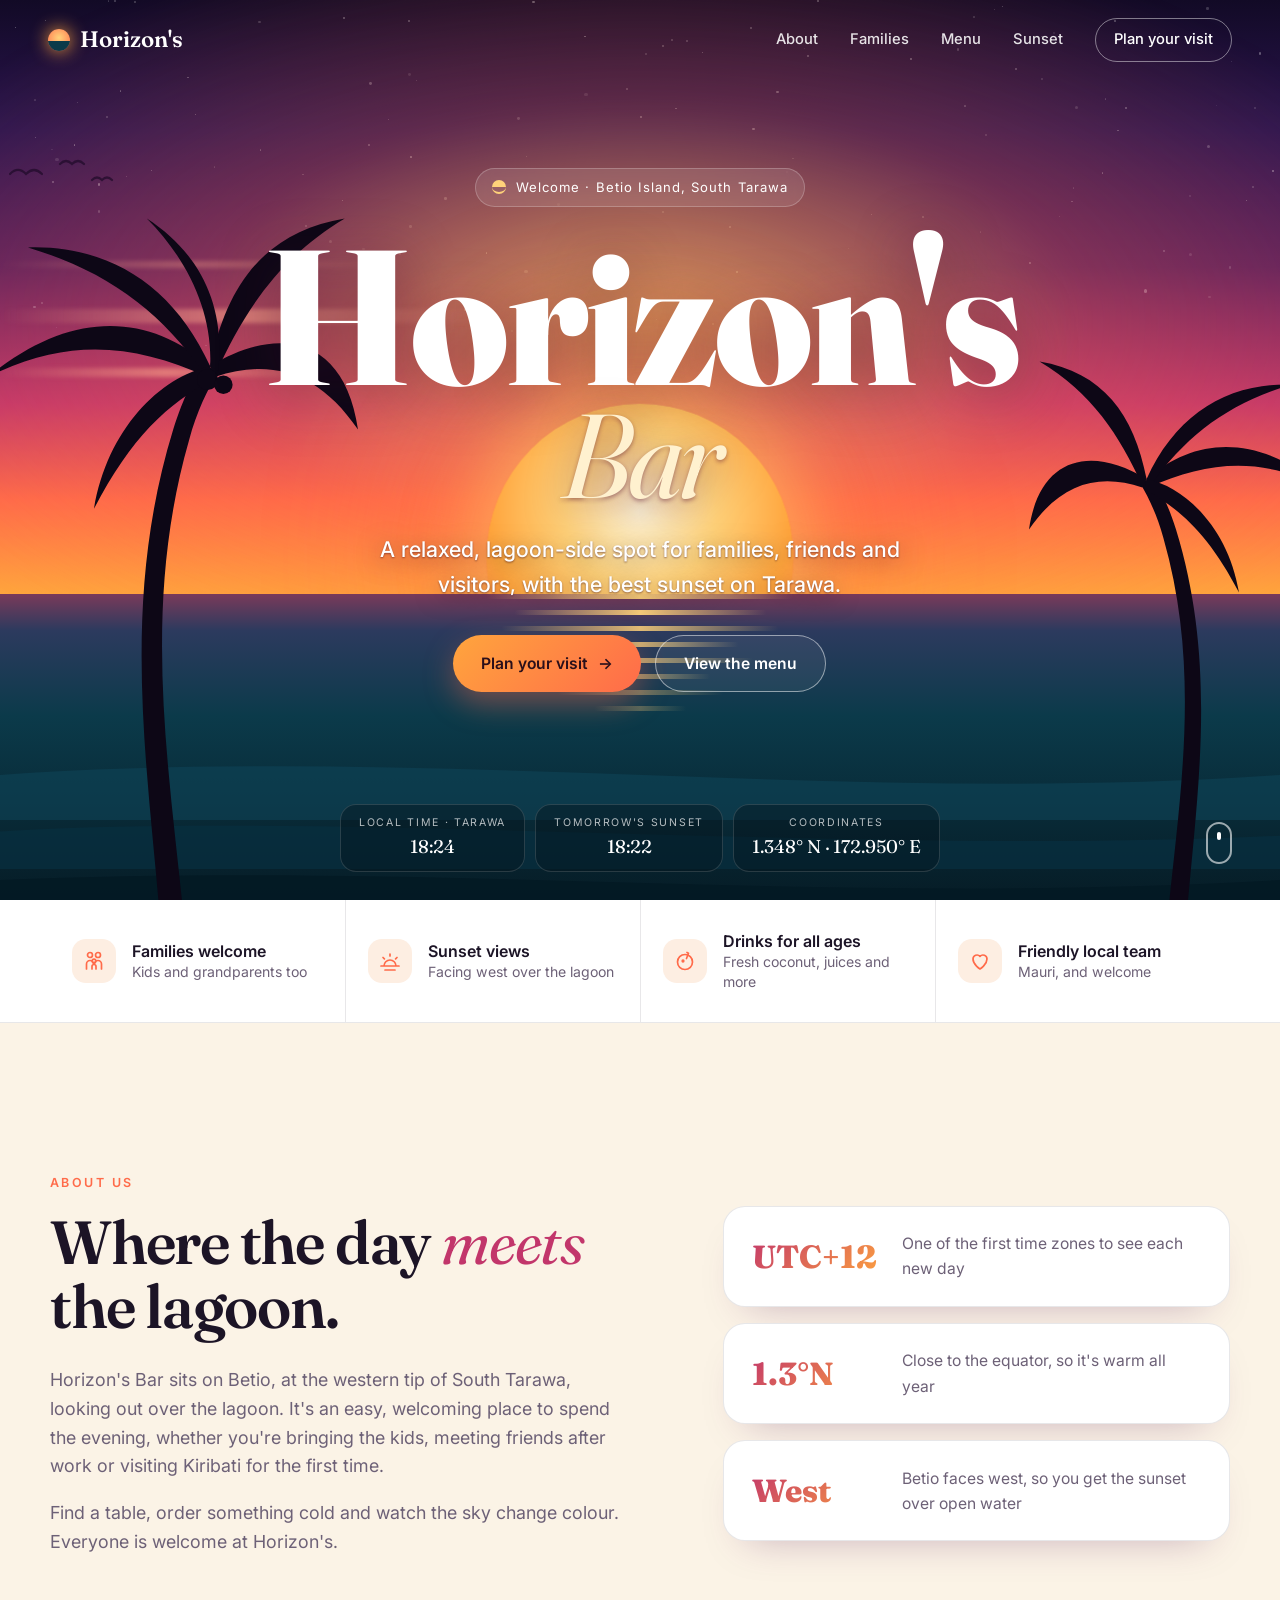
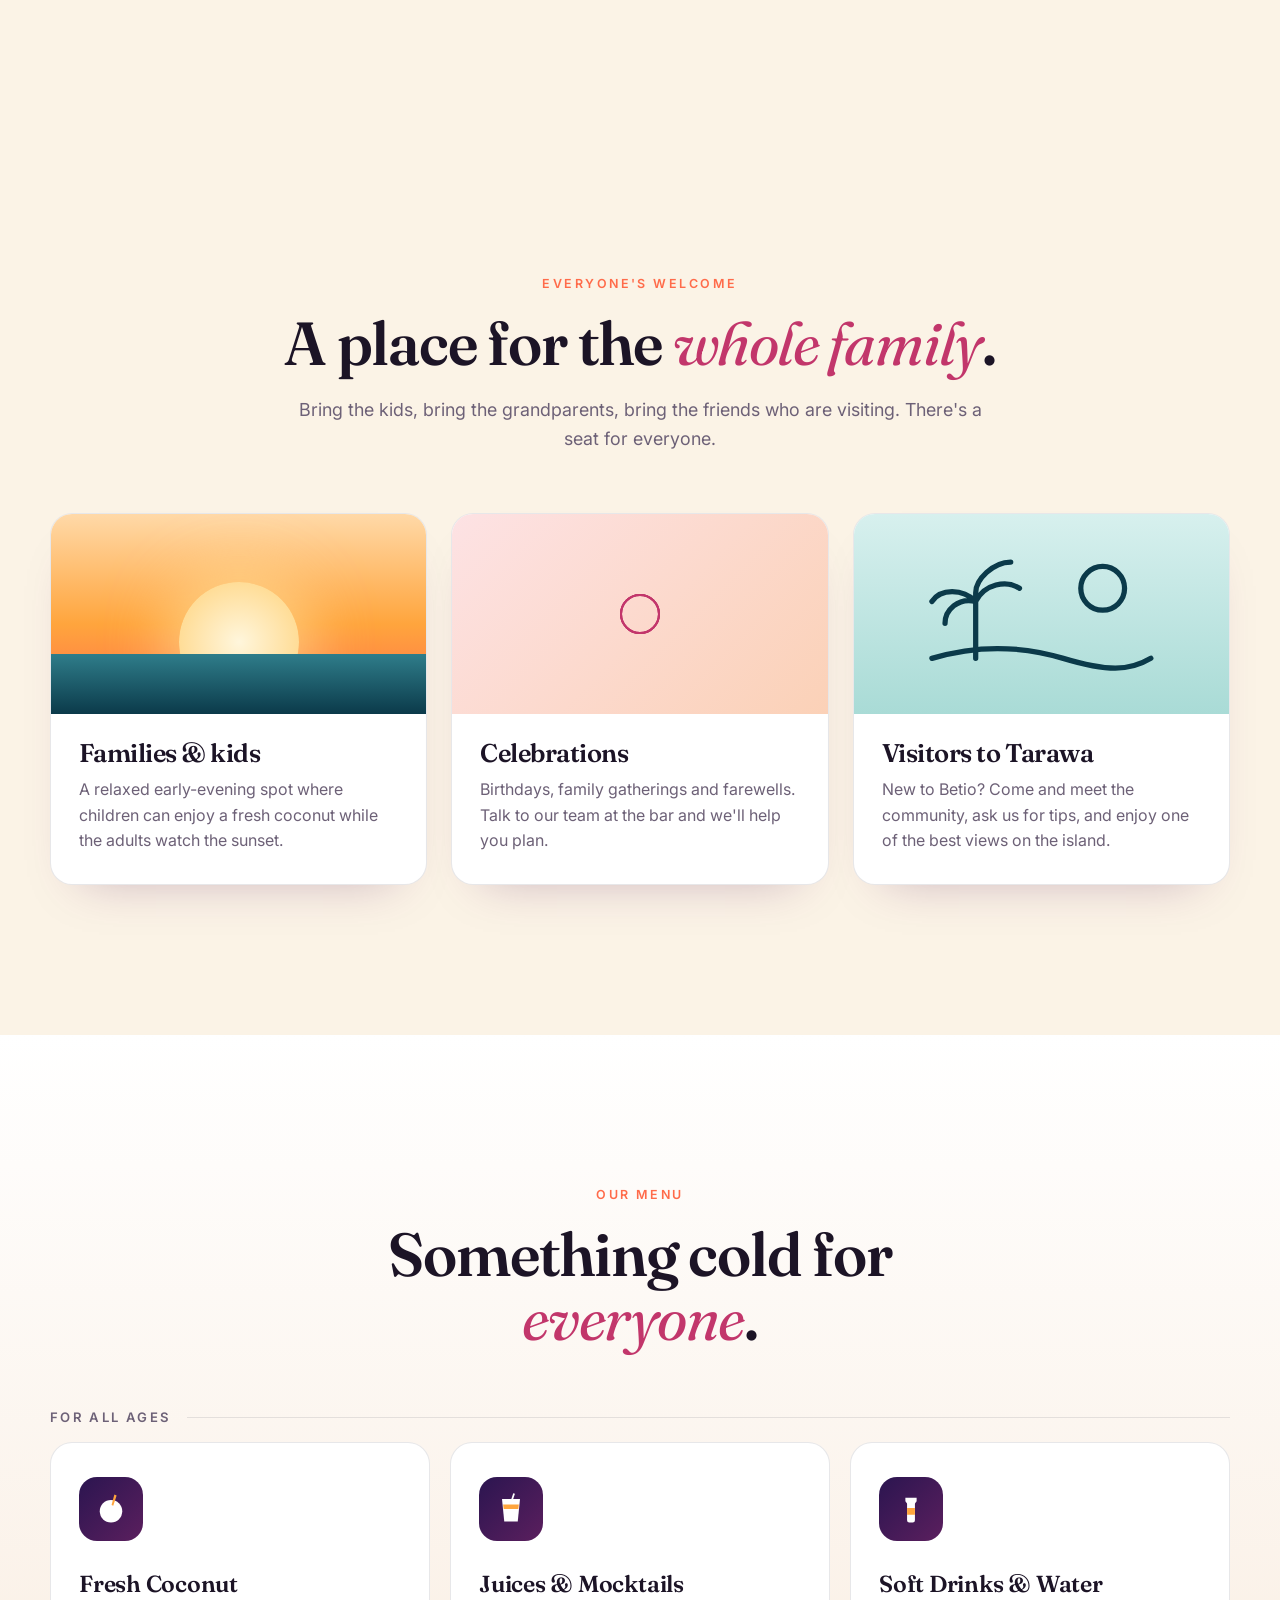
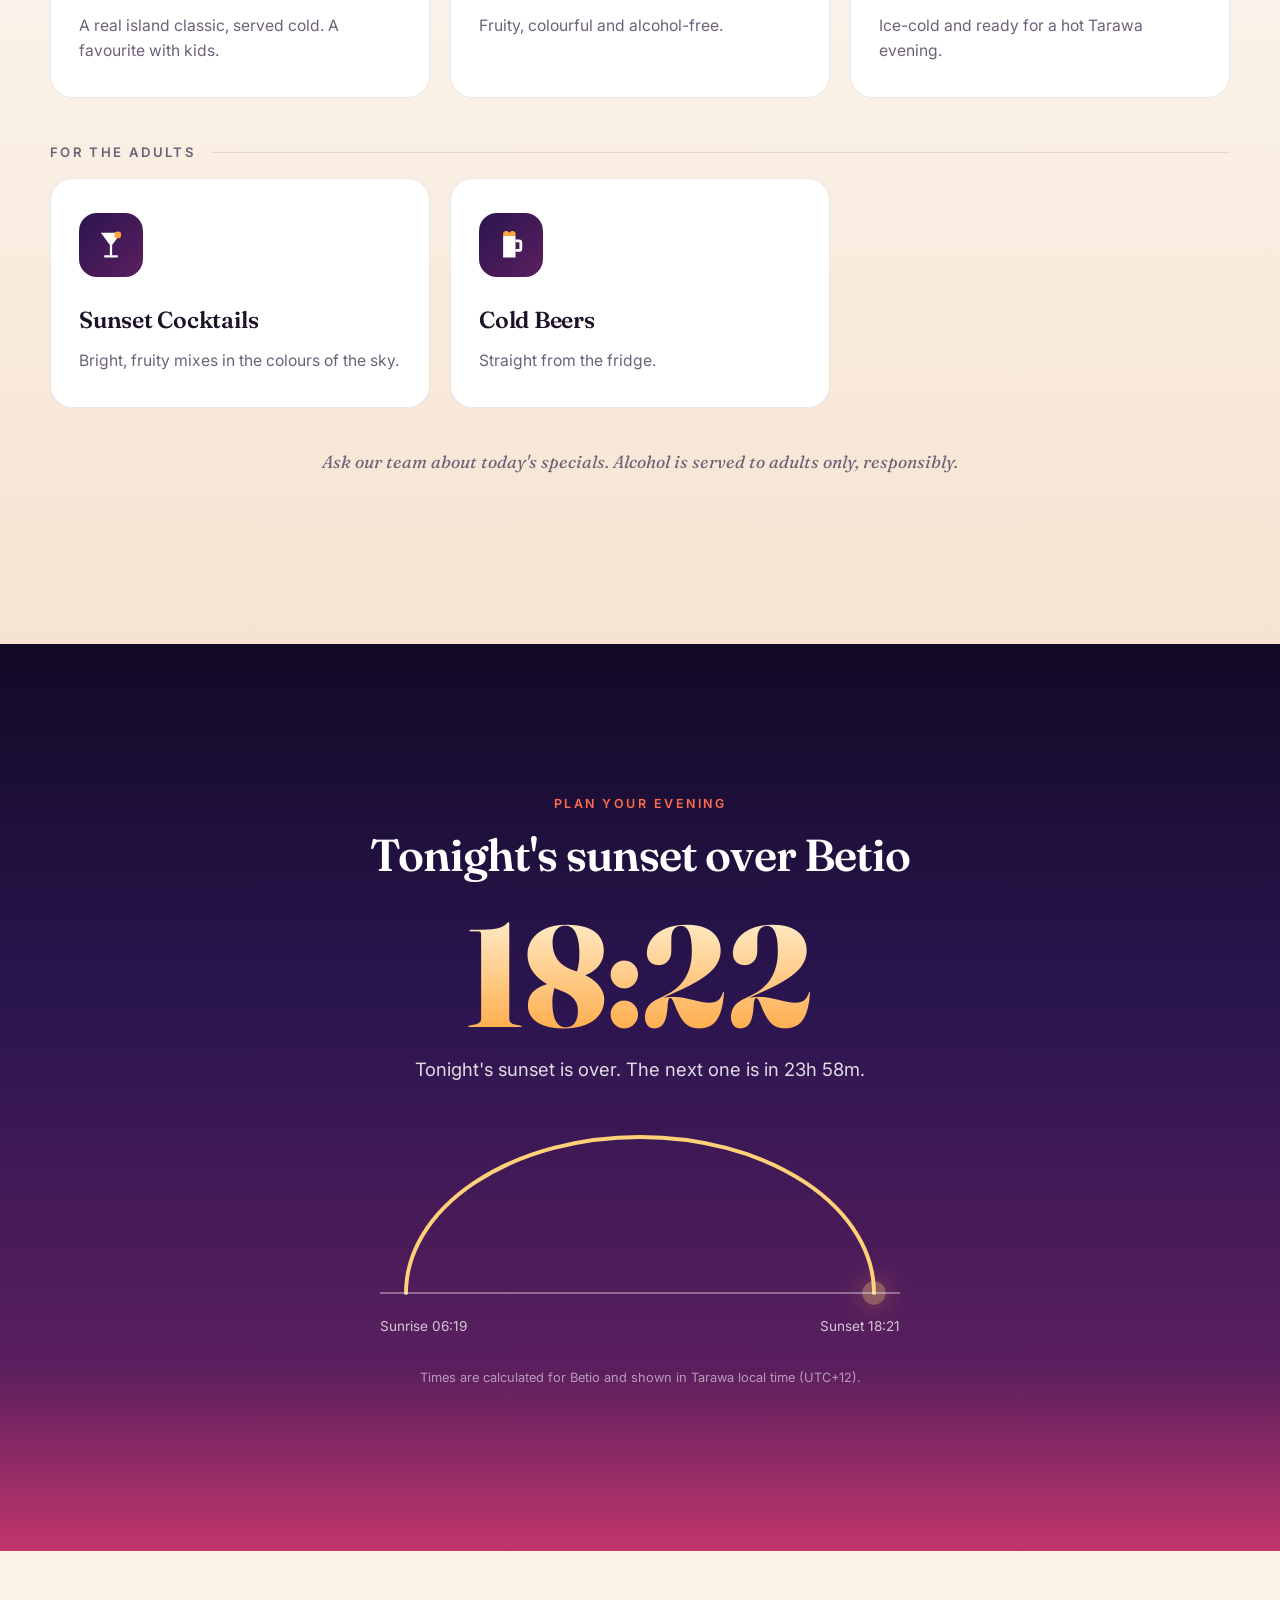
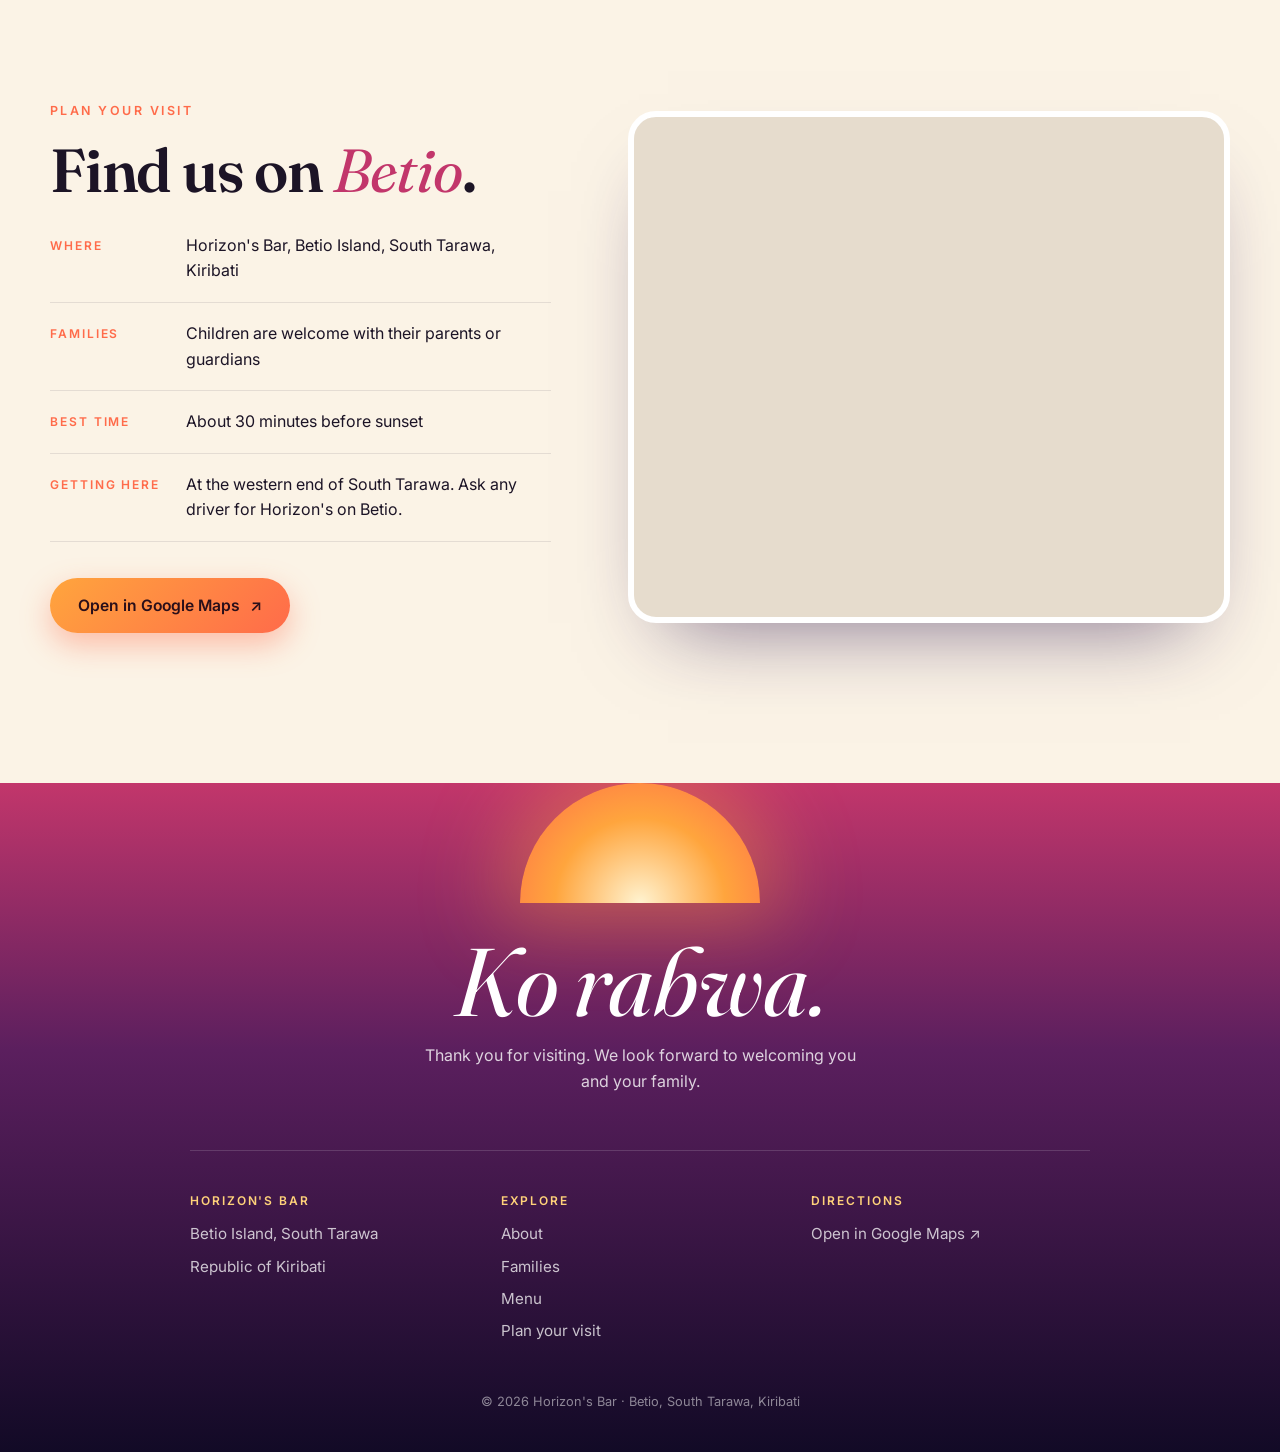
==== commit 6a06dae0: "Make website family friendly with a more professional look - Welcoming, family-focused copy across h" ====
--- a/index.html
+++ b/index.html
@@ -4,10 +4,10 @@
   <meta charset="utf-8" />
   <meta name="viewport" content="width=device-width, initial-scale=1" />
   <title>Horizon's Bar · Betio, South Tarawa</title>
-  <meta name="description" content="Horizon's Bar on Betio Island, South Tarawa, Kiribati. Cold drinks, warm people and the best sunset on the lagoon." />
+  <meta name="description" content="Horizon's Bar on Betio Island, South Tarawa, Kiribati. A friendly lagoon-side spot for families, friends and visitors, with the best sunset on Tarawa." />
   <meta name="theme-color" content="#1a1033" />
   <meta property="og:title" content="Horizon's Bar · Betio, South Tarawa" />
-  <meta property="og:description" content="Cold drinks, warm people and the best sunset on the lagoon." />
+  <meta property="og:description" content="A friendly lagoon-side spot for families, friends and visitors, with the best sunset on Tarawa." />
   <meta property="og:type" content="website" />
   <link rel="icon" href="data:image/svg+xml,%3Csvg xmlns='http://www.w3.org/2000/svg' viewBox='0 0 64 64'%3E%3Ccircle cx='32' cy='36' r='18' fill='%23ff8a3d'/%3E%3Crect y='36' width='64' height='28' fill='%230b3a4a'/%3E%3C/svg%3E" />
   <link rel="preconnect" href="https://fonts.googleapis.com" />
@@ -24,9 +24,10 @@
     </a>
     <nav class="nav-links" aria-label="Main">
       <a href="#about">About</a>
-      <a href="#drinks">Drinks</a>
+      <a href="#welcome">Families</a>
+      <a href="#menu">Menu</a>
       <a href="#sunset">Sunset</a>
-      <a href="#visit" class="nav-cta">Visit us</a>
+      <a href="#visit" class="nav-cta">Plan your visit</a>
     </nav>
   </header>
 
@@ -80,18 +81,18 @@
 
       <div class="hero-content">
         <p class="eyebrow reveal-up" style="--d:.1s">
-          <span class="dot"></span> Mauri! · Betio Island, South Tarawa
+          <span class="eyebrow-sun" aria-hidden="true"></span> Welcome · Betio Island, South Tarawa
         </p>
         <h1 class="hero-title">
           <span class="line reveal-up" style="--d:.25s">Horizon's</span>
           <span class="line script reveal-up" style="--d:.45s">Bar</span>
         </h1>
         <p class="hero-tag reveal-up" style="--d:.65s">
-          Cold drinks, warm people, and the sun setting over the Tarawa lagoon.
+          A relaxed, lagoon-side spot for families, friends and visitors, with the best sunset on Tarawa.
         </p>
         <div class="hero-actions reveal-up" style="--d:.85s">
-          <a href="#visit" class="btn btn-primary">Find us <span aria-hidden="true">→</span></a>
-          <a href="#drinks" class="btn btn-ghost">See the drinks</a>
+          <a href="#visit" class="btn btn-primary">Plan your visit <span aria-hidden="true">→</span></a>
+          <a href="#menu" class="btn btn-ghost">View the menu</a>
         </div>
       </div>
 
@@ -113,27 +114,41 @@
       <a href="#about" class="scroll-cue" aria-label="Scroll to content"><span></span></a>
     </section>
 
-    <!-- ───────── MARQUEE ───────── -->
-    <div class="marquee" aria-hidden="true">
-      <div class="marquee-track">
-        <span>Sunset sessions</span><i>✦</i><span>Ice-cold drinks</span><i>✦</i><span>Island music</span><i>✦</i><span>Lagoon views</span><i>✦</i><span>Good company</span><i>✦</i>
-        <span>Sunset sessions</span><i>✦</i><span>Ice-cold drinks</span><i>✦</i><span>Island music</span><i>✦</i><span>Lagoon views</span><i>✦</i><span>Good company</span><i>✦</i>
-      </div>
-    </div>
+    <!-- ───────── HIGHLIGHTS ───────── -->
+    <section class="highlights" aria-label="Highlights">
+      <div class="container highlight-row">
+        <div class="hl">
+          <svg viewBox="0 0 24 24" aria-hidden="true"><circle cx="8" cy="6" r="2.5"/><circle cx="16" cy="6" r="2.5"/><circle cx="12" cy="12" r="1.8"/><path d="M4.5 20v-5a3.5 3.5 0 0 1 7 0M12.5 15a3.5 3.5 0 0 1 7 0v5M10 20v-2.5a2 2 0 0 1 4 0V20"/></svg>
+          <span><b>Families welcome</b>Kids and grandparents too</span>
+        </div>
+        <div class="hl">
+          <svg viewBox="0 0 24 24" aria-hidden="true"><path d="M3 17h18M6 17a6 6 0 0 1 12 0M12 5v2M5 8.5l1.4 1.4M19 8.5l-1.4 1.4M7 21h10"/></svg>
+          <span><b>Sunset views</b>Facing west over the lagoon</span>
+        </div>
+        <div class="hl">
+          <svg viewBox="0 0 24 24" aria-hidden="true"><circle cx="12" cy="13" r="7.5"/><path d="M14 3.5l1.5.8-2 5.2"/><circle cx="10" cy="12" r=".8"/></svg>
+          <span><b>Drinks for all ages</b>Fresh coconut, juices and more</span>
+        </div>
+        <div class="hl">
+          <svg viewBox="0 0 24 24" aria-hidden="true"><path d="M12 20s-7-4.4-7-10a4 4 0 0 1 7-2.6A4 4 0 0 1 19 10c0 5.6-7 10-7 10Z"/></svg>
+          <span><b>Friendly local team</b>Mauri, and welcome</span>
+        </div>
+      </div>
+    </section>
 
     <!-- ───────── ABOUT ───────── -->
     <section class="section about" id="about">
       <div class="container about-grid">
         <div class="about-copy reveal">
-          <p class="kicker">Our place</p>
+          <p class="kicker">About us</p>
           <h2>Where the day <em>meets</em> the lagoon.</h2>
           <p>
             Horizon's Bar sits on Betio, at the western tip of South Tarawa, looking out over the lagoon.
-            Come by after work, after a swim, or whenever you need a cold drink and a view of the sea.
+            It's an easy, welcoming place to spend the evening, whether you're bringing the kids,
+            meeting friends after work or visiting Kiribati for the first time.
           </p>
           <p>
-            Locals, visitors, old friends and new ones all end up at the same tables when the sky turns
-            orange. Pull up a chair. The horizon is the main event.
+            Find a table, order something cold and watch the sky change colour. Everyone is welcome at Horizon's.
           </p>
         </div>
         <div class="stat-cards">
@@ -153,78 +168,93 @@
       </div>
     </section>
 
-    <!-- ───────── DRINKS ───────── -->
-    <section class="section drinks" id="drinks">
+    <!-- ───────── WELCOME ───────── -->
+    <section class="section welcome" id="welcome">
       <div class="container">
         <div class="section-head reveal">
-          <p class="kicker">At the bar</p>
-          <h2>Something cold for <em>golden hour</em>.</h2>
-        </div>
+          <p class="kicker">Everyone's welcome</p>
+          <h2>A place for the <em>whole family</em>.</h2>
+          <p class="section-lead">Bring the kids, bring the grandparents, bring the friends who are visiting. There's a seat for everyone.</p>
+        </div>
+        <div class="welcome-grid">
+          <article class="wcard reveal" style="--d:.05s">
+            <div class="wart art-family" aria-hidden="true"><span class="vs-sun"></span><span class="vs-sea"></span></div>
+            <div class="wbody">
+              <h3>Families &amp; kids</h3>
+              <p>A relaxed early-evening spot where children can enjoy a fresh coconut while the adults watch the sunset.</p>
+            </div>
+          </article>
+          <article class="wcard reveal" style="--d:.15s">
+            <div class="wart art-cheers" aria-hidden="true"><span class="ring r1"></span><span class="ring r2"></span><span class="ring r3"></span></div>
+            <div class="wbody">
+              <h3>Celebrations</h3>
+              <p>Birthdays, family gatherings and farewells. Talk to our team at the bar and we'll help you plan.</p>
+            </div>
+          </article>
+          <article class="wcard reveal" style="--d:.25s">
+            <div class="wart art-visit" aria-hidden="true">
+              <svg viewBox="0 0 120 80"><path d="M10 60c20-6 40-6 60 0s30 6 40 0" /><path d="M30 60V30c0-6 8-14 16-14M30 34c-6-6-16-6-20 0M30 34c4-8 14-10 20-6M30 34c-8-2-14 4-14 10" /><circle cx="88" cy="28" r="10" /></svg>
+            </div>
+            <div class="wbody">
+              <h3>Visitors to Tarawa</h3>
+              <p>New to Betio? Come and meet the community, ask us for tips, and enjoy one of the best views on the island.</p>
+            </div>
+          </article>
+        </div>
+      </div>
+    </section>
+
+    <!-- ───────── MENU ───────── -->
+    <section class="section menu" id="menu">
+      <div class="container">
+        <div class="section-head reveal">
+          <p class="kicker">Our menu</p>
+          <h2>Something cold for <em>everyone</em>.</h2>
+        </div>
+
+        <h3 class="menu-group reveal">For all ages</h3>
         <div class="drink-grid">
           <article class="drink reveal" style="--d:.05s">
             <div class="drink-icon" aria-hidden="true">
+              <svg viewBox="0 0 64 64"><circle cx="32" cy="36" r="20"/><path class="accent" d="M38 6l4 2-6 18-3-1Z"/></svg>
+            </div>
+            <h4>Fresh Coconut</h4>
+            <p>A real island classic, served cold. A favourite with kids.</p>
+          </article>
+          <article class="drink reveal" style="--d:.15s">
+            <div class="drink-icon" aria-hidden="true">
+              <svg viewBox="0 0 64 64"><path d="M16 14h32l-4 40H20Z"/><path class="accent" d="M18 24h28l-1 8H19Z"/><path d="M36 4l3 1-4 12-3-1Z"/></svg>
+            </div>
+            <h4>Juices &amp; Mocktails</h4>
+            <p>Fruity, colourful and alcohol-free.</p>
+          </article>
+          <article class="drink reveal" style="--d:.25s">
+            <div class="drink-icon" aria-hidden="true">
+              <svg viewBox="0 0 64 64"><path d="M22 12h20v6l-3 4v30a4 4 0 0 1-4 4h-6a4 4 0 0 1-4-4V22l-3-4Z"/><path class="accent" d="M25 30h14v12H25Z"/></svg>
+            </div>
+            <h4>Soft Drinks &amp; Water</h4>
+            <p>Ice-cold and ready for a hot Tarawa evening.</p>
+          </article>
+        </div>
+
+        <h3 class="menu-group reveal">For the adults</h3>
+        <div class="drink-grid two">
+          <article class="drink reveal" style="--d:.05s">
+            <div class="drink-icon" aria-hidden="true">
               <svg viewBox="0 0 64 64"><path d="M14 10h36L34 32v18h10v4H20v-4h10V32Z"/><circle cx="44" cy="14" r="6" class="accent"/></svg>
             </div>
-            <h3>Sunset Cocktails</h3>
+            <h4>Sunset Cocktails</h4>
             <p>Bright, fruity mixes in the colours of the sky.</p>
           </article>
           <article class="drink reveal" style="--d:.15s">
             <div class="drink-icon" aria-hidden="true">
               <svg viewBox="0 0 64 64"><path d="M18 16h22v38H18Z"/><path d="M40 22h6a6 6 0 0 1 6 6v10a6 6 0 0 1-6 6h-6v-5h6a1 1 0 0 0 1-1V28a1 1 0 0 0-1-1h-6Z"/><path class="accent" d="M18 10c3-4 8-4 11 0 3-4 8-4 11 0v6H18Z"/></svg>
             </div>
-            <h3>Ice-Cold Beers</h3>
-            <p>Straight from the fridge, the way it should be at the equator.</p>
-          </article>
-          <article class="drink reveal" style="--d:.25s">
-            <div class="drink-icon" aria-hidden="true">
-              <svg viewBox="0 0 64 64"><circle cx="32" cy="36" r="20"/><path class="accent" d="M38 6l4 2-6 18-3-1Z"/></svg>
-            </div>
-            <h3>Fresh Coconut</h3>
-            <p>A real island classic. Simple and cold.</p>
-          </article>
-          <article class="drink reveal" style="--d:.35s">
-            <div class="drink-icon" aria-hidden="true">
-              <svg viewBox="0 0 64 64"><path d="M16 14h32l-4 40H20Z"/><path class="accent" d="M18 24h28l-1 8H19Z"/><path d="M36 4l3 1-4 12-3-1Z"/></svg>
-            </div>
-            <h3>Mocktails &amp; Soft Drinks</h3>
-            <p>Plenty of options if you're not drinking alcohol.</p>
-          </article>
-        </div>
-        <p class="note reveal">Ask the bar team about today's specials.</p>
-      </div>
-    </section>
-
-    <!-- ───────── VIBE ───────── -->
-    <section class="section vibe">
-      <div class="container vibe-grid">
-        <div class="vibe-card big reveal">
-          <div class="vibe-art art-sunset" aria-hidden="true"><span class="vs-sun"></span><span class="vs-sea"></span></div>
-          <div class="vibe-body">
-            <p class="kicker">Every evening</p>
-            <h3>Front-row sunset seats</h3>
-            <p>Get here a little before sunset, grab a drink, and watch the sky light up over the water.</p>
-          </div>
-        </div>
-        <div class="vibe-card reveal" style="--d:.1s">
-          <div class="vibe-art art-music" aria-hidden="true">
-            <span></span><span></span><span></span><span></span><span></span><span></span><span></span>
-          </div>
-          <div class="vibe-body">
-            <p class="kicker">After dark</p>
-            <h3>Music &amp; island nights</h3>
-            <p>When the stars come out, the music goes up.</p>
-          </div>
-        </div>
-        <div class="vibe-card reveal" style="--d:.2s">
-          <div class="vibe-art art-cheers" aria-hidden="true">
-            <span class="ring r1"></span><span class="ring r2"></span><span class="ring r3"></span>
-          </div>
-          <div class="vibe-body">
-            <p class="kicker">Get-togethers</p>
-            <h3>Birthdays, farewells &amp; celebrations</h3>
-            <p>Planning a party? Come and talk to us at the bar.</p>
-          </div>
-        </div>
+            <h4>Cold Beers</h4>
+            <p>Straight from the fridge.</p>
+          </article>
+        </div>
+        <p class="note reveal">Ask our team about today's specials. Alcohol is served to adults only, responsibly.</p>
       </div>
     </section>
 
@@ -252,12 +282,16 @@
     <section class="section visit" id="visit">
       <div class="container visit-grid">
         <div class="visit-copy reveal">
-          <p class="kicker">Come say Mauri</p>
+          <p class="kicker">Plan your visit</p>
           <h2>Find us on <em>Betio</em>.</h2>
           <ul class="visit-list">
             <li>
               <span class="vl-label">Where</span>
               <span>Horizon's Bar, Betio Island, South Tarawa, Kiribati</span>
+            </li>
+            <li>
+              <span class="vl-label">Families</span>
+              <span>Children are welcome with their parents or guardians</span>
             </li>
             <li>
               <span class="vl-label">Best time</span>
@@ -287,7 +321,25 @@
   <footer class="footer">
     <div class="footer-sun" aria-hidden="true"></div>
     <p class="footer-big">Ko rabwa.</p>
-    <p class="footer-sub">Thank you for visiting. See you at sunset.</p>
+    <p class="footer-sub">Thank you for visiting. We look forward to welcoming you and your family.</p>
+    <div class="footer-cols">
+      <div>
+        <span class="fc-title">Horizon's Bar</span>
+        <span>Betio Island, South Tarawa</span>
+        <span>Republic of Kiribati</span>
+      </div>
+      <nav aria-label="Footer">
+        <span class="fc-title">Explore</span>
+        <a href="#about">About</a>
+        <a href="#welcome">Families</a>
+        <a href="#menu">Menu</a>
+        <a href="#visit">Plan your visit</a>
+      </nav>
+      <div>
+        <span class="fc-title">Directions</span>
+        <a target="_blank" rel="noopener" href="https://www.google.com/maps/place/Horizon's+Bar,+Betio+Island,+South+Tarawa,+Kiribati/@1.3481365,172.9500475,18z">Open in Google Maps ↗</a>
+      </div>
+    </div>
     <p class="footer-fine">© <span id="year"></span> Horizon's Bar · Betio, South Tarawa, Kiribati</p>
   </footer>
 
--- a/styles.css
+++ b/styles.css
@@ -130,11 +130,7 @@
     0 0 160px 60px rgba(255, 120, 70, .35);
   animation: sunrise 2.4s var(--ease) both;
 }
-.sun::after { /* classic retro sunset stripes */
-  content: ""; position: absolute; inset: 0; border-radius: 50%;
-  background: repeating-linear-gradient(180deg, transparent 0 58%, rgba(194,54,107,.55) 58% 61%, transparent 61% 66%, rgba(194,54,107,.55) 66% 70%, transparent 70% 76%, rgba(194,54,107,.55) 76% 81%, transparent 81%);
-  mix-blend-mode: multiply;
-}
+
 @keyframes sunrise { from { transform: translate(-50%, 110%); opacity: .2; } }
 
 .stars { position: absolute; inset: 0 0 40% 0; opacity: calc(.35 + var(--p) * .65); }
@@ -214,6 +210,7 @@
   backdrop-filter: blur(8px); -webkit-backdrop-filter: blur(8px);
   font-size: .82rem; letter-spacing: .08em; margin-bottom: 26px;
 }
+.eyebrow-sun { width: 14px; height: 14px; border-radius: 50%; background: linear-gradient(var(--gold) 55%, transparent 55%); border-bottom: 2px solid var(--gold); }
 .dot { width: 8px; height: 8px; border-radius: 50%; background: #7dffb3; box-shadow: 0 0 0 0 rgba(125,255,179,.7); animation: pulse 2s infinite; }
 @keyframes pulse { 70% { box-shadow: 0 0 0 10px rgba(125,255,179,0); } 100% { box-shadow: 0 0 0 0 rgba(125,255,179,0); } }
 
@@ -269,12 +266,16 @@
 .hero-badges.reveal-up { animation-name: rise-badges; }
 @keyframes rise-badges { from { opacity: 0; transform: translate(-50%, 30px); } }
 
-/* ───────── MARQUEE ───────── */
-.marquee { background: var(--night); color: var(--gold); overflow: hidden; padding: 20px 0; border-top: 1px solid rgba(255,210,122,.2); }
-.marquee-track { display: flex; gap: 34px; width: max-content; animation: marquee 40s linear infinite; }
-.marquee span { font-family: var(--serif); font-style: italic; font-size: clamp(1.3rem, 2.6vw, 2rem); white-space: nowrap; }
-.marquee i { font-style: normal; color: var(--coral); align-self: center; }
-@keyframes marquee { to { transform: translateX(-50%); } }
+/* ───────── HIGHLIGHTS ───────── */
+.highlights { background: #fff; border-bottom: 1px solid var(--line); }
+.highlight-row { display: grid; grid-template-columns: repeat(4, 1fr); }
+.hl { display: flex; align-items: center; gap: 16px; padding: 30px 22px; }
+.hl + .hl { border-left: 1px solid var(--line); }
+.hl svg { flex: none; width: 44px; height: 44px; padding: 10px; border-radius: 14px; background: #fdeee2; fill: none; stroke: var(--coral); stroke-width: 1.7; stroke-linecap: round; stroke-linejoin: round; }
+.hl span { display: flex; flex-direction: column; font-size: .88rem; color: var(--muted); line-height: 1.4; }
+.hl b { font-size: 1rem; color: var(--ink); font-weight: 600; }
+@media (max-width: 900px) { .highlight-row { grid-template-columns: repeat(2, 1fr); } .hl:nth-child(3) { border-left: 0; } .hl:nth-child(n+3) { border-top: 1px solid var(--line); } }
+@media (max-width: 480px) { .highlight-row { grid-template-columns: 1fr; } .hl + .hl { border-left: 0; border-top: 1px solid var(--line); } .hl { padding: 20px 4px; } }
 
 /* ───────── ABOUT ───────── */
 .about-grid { display: grid; grid-template-columns: 1.15fr 1fr; gap: clamp(40px, 7vw, 100px); align-items: center; }
@@ -294,9 +295,14 @@
 @media (max-width: 460px) { .stat { grid-template-columns: 1fr; gap: 4px; } }
 
 /* ───────── DRINKS ───────── */
-.drinks { background: linear-gradient(180deg, var(--sand), #f6e3d0); }
+.menu { background: linear-gradient(180deg, #fff, #f6e3d0); }
+.section-lead { color: var(--muted); font-size: 1.12rem; margin-top: 20px; }
+.menu-group { font-family: var(--sans); font-size: .82rem; font-weight: 600; letter-spacing: .18em; text-transform: uppercase; color: var(--muted); margin: 0 0 18px; display: flex; align-items: center; gap: 16px; }
+.menu-group::after { content: ""; flex: 1; height: 1px; background: var(--line); }
+.drink-grid + .menu-group { margin-top: 48px; }
 .section-head { text-align: center; max-width: 720px; margin: 0 auto 60px; }
-.drink-grid { display: grid; grid-template-columns: repeat(4, 1fr); gap: 20px; }
+.drink-grid { display: grid; grid-template-columns: repeat(3, 1fr); gap: 20px; }
+.drink-grid.two { grid-template-columns: repeat(2, 1fr); max-width: calc((100% - 40px) / 3 * 2 + 20px); }
 .drink {
   padding: 34px 28px; border-radius: var(--radius); background: var(--card);
   border: 1px solid var(--line); position: relative; overflow: hidden;
@@ -312,47 +318,32 @@
 .drink-icon { width: 64px; height: 64px; border-radius: 18px; display: grid; place-items: center; background: linear-gradient(135deg, var(--dusk), var(--plum)); margin-bottom: 24px; }
 .drink-icon svg { width: 36px; height: 36px; fill: #fff; }
 .drink-icon .accent { fill: var(--amber); }
-.drink h3 { font-size: 1.45rem; font-weight: 600; margin-bottom: 10px; }
+.drink h4 { font-family: var(--serif); letter-spacing: -.01em; margin: 0; font-size: 1.45rem; font-weight: 600; margin-bottom: 10px; }
 .drink p { color: var(--muted); margin: 0; font-size: .98rem; }
 .note { text-align: center; margin-top: 40px; color: var(--muted); font-style: italic; font-family: var(--serif); font-size: 1.1rem; }
-@media (max-width: 980px) { .drink-grid { grid-template-columns: repeat(2, 1fr); } }
-@media (max-width: 520px) { .drink-grid { grid-template-columns: 1fr; } }
-
-/* ───────── VIBE ───────── */
-.vibe { background: var(--night); color: #fff; }
-.vibe-grid { display: grid; grid-template-columns: 1.4fr 1fr; grid-template-rows: auto auto; gap: 20px; }
-.vibe-card { border-radius: var(--radius); overflow: hidden; background: #1d1236; border: 1px solid rgba(255,255,255,.08); display: flex; flex-direction: column; }
-.vibe-card.big { grid-row: span 2; }
-.vibe-body { padding: 28px 30px 32px; }
-.vibe-body h3 { font-size: clamp(1.5rem, 2.6vw, 2.1rem); font-weight: 600; margin-bottom: 10px; }
-.vibe-body p:not(.kicker) { color: rgba(255,255,255,.7); margin: 0; }
-.vibe-art { position: relative; overflow: hidden; min-height: 170px; flex: 1; }
-
-.art-sunset { background: linear-gradient(180deg, var(--dusk), var(--rose) 60%, var(--amber)); min-height: 320px; }
-.vs-sun { position: absolute; left: 50%; bottom: 25%; width: 160px; height: 160px; margin-left: -80px; border-radius: 50%; background: radial-gradient(circle, #fff3d0, var(--amber)); box-shadow: 0 0 80px 20px rgba(255,180,90,.6); transform: translateY(40%); animation: bob 6s ease-in-out infinite; }
-.vs-sea { position: absolute; inset: 75% 0 0; background: linear-gradient(180deg, #3a2a58, var(--deep)); }
-.vs-sea::before { content: ""; position: absolute; left: 50%; top: 10px; width: 120px; height: 4px; margin-left: -60px; border-radius: 4px; background: var(--gold); box-shadow: 0 12px 0 -1px rgba(255,210,122,.6), 0 24px 0 -2px rgba(255,210,122,.35); }
-@keyframes bob { 50% { transform: translateY(48%); } }
-
-.art-music { display: flex; align-items: flex-end; justify-content: center; gap: 8px; padding: 30px; background: radial-gradient(circle at 50% 120%, rgba(194,54,107,.6), transparent 70%); }
-.art-music span { width: 10px; border-radius: 6px; background: linear-gradient(180deg, var(--gold), var(--coral)); animation: eq 1.1s ease-in-out infinite; }
-.art-music span:nth-child(1) { height: 30%; animation-delay: -.2s; }
-.art-music span:nth-child(2) { height: 70%; animation-delay: -.5s; }
-.art-music span:nth-child(3) { height: 45%; animation-delay: -.1s; }
-.art-music span:nth-child(4) { height: 90%; animation-delay: -.7s; }
-.art-music span:nth-child(5) { height: 55%; animation-delay: -.3s; }
-.art-music span:nth-child(6) { height: 75%; animation-delay: -.9s; }
-.art-music span:nth-child(7) { height: 35%; animation-delay: -.4s; }
-@keyframes eq { 50% { transform: scaleY(.35); } }
-.art-music span { transform-origin: bottom; }
-
-.art-cheers { display: grid; place-items: center; background: radial-gradient(circle at 50% 50%, rgba(255,165,61,.35), transparent 65%); }
-.ring { position: absolute; border-radius: 50%; border: 2px solid var(--gold); animation: ripple 3.6s ease-out infinite; }
-.r1 { width: 40px; height: 40px; }
-.r2 { width: 40px; height: 40px; animation-delay: 1.2s; }
-.r3 { width: 40px; height: 40px; animation-delay: 2.4s; }
+@media (max-width: 860px) { .drink-grid, .drink-grid.two { grid-template-columns: 1fr 1fr; max-width: none; } }
+@media (max-width: 520px) { .drink-grid, .drink-grid.two { grid-template-columns: 1fr; } }
+
+/* ───────── WELCOME ───────── */
+.welcome { background: var(--sand); }
+.welcome-grid { display: grid; grid-template-columns: repeat(3, 1fr); gap: 24px; }
+.wcard { background: #fff; border-radius: var(--radius); overflow: hidden; border: 1px solid var(--line); box-shadow: 0 24px 48px -32px rgba(91,31,94,.35); transition: transform .45s var(--ease); }
+.wcard:hover { transform: translateY(-6px); }
+.wart { position: relative; height: 200px; overflow: hidden; }
+.wbody { padding: 26px 28px 30px; }
+.wbody h3 { font-size: 1.6rem; font-weight: 600; margin-bottom: 10px; }
+.wbody p { color: var(--muted); margin: 0; }
+.art-family { background: linear-gradient(180deg, #ffd9a8, var(--amber) 55%, var(--coral)); }
+.vs-sun { position: absolute; left: 50%; bottom: 30%; width: 120px; height: 120px; margin-left: -60px; border-radius: 50%; background: radial-gradient(circle, #fff6dc, var(--gold)); box-shadow: 0 0 60px 14px rgba(255,220,150,.7); transform: translateY(40%); animation: bob 6s ease-in-out infinite; }
+.vs-sea { position: absolute; inset: 70% 0 0; background: linear-gradient(180deg, #2f7d8a, var(--lagoon)); }
+@keyframes bob { 50% { transform: translateY(50%); } }
+.art-cheers { display: grid; place-items: center; background: linear-gradient(135deg, #fde2e4, #fbd1b7); }
+.ring { position: absolute; border-radius: 50%; border: 2px solid var(--rose); width: 40px; height: 40px; animation: ripple 3.6s ease-out infinite; }
+.r2 { animation-delay: 1.2s; } .r3 { animation-delay: 2.4s; }
 @keyframes ripple { from { transform: scale(.4); opacity: 1; } to { transform: scale(5); opacity: 0; } }
-@media (max-width: 860px) { .vibe-grid { grid-template-columns: 1fr; } .vibe-card.big { grid-row: auto; } }
+.art-visit { display: grid; place-items: center; background: linear-gradient(180deg, #d7f0ee, #a9dbd6); }
+.art-visit svg { width: 70%; fill: none; stroke: var(--lagoon); stroke-width: 2.4; stroke-linecap: round; }
+@media (max-width: 900px) { .welcome-grid { grid-template-columns: 1fr; max-width: 560px; margin-inline: auto; } }
 
 /* ───────── SUNSET WIDGET ───────── */
 .sunset { background: linear-gradient(180deg, var(--night) 0%, var(--dusk) 40%, var(--plum) 80%, var(--rose) 100%); color: #fff; text-align: center; }
@@ -384,7 +375,12 @@
 .footer { position: relative; overflow: hidden; text-align: center; padding: 120px 16px 40px; background: linear-gradient(180deg, var(--rose), var(--plum) 40%, var(--night)); color: #fff; }
 .footer-sun { width: 240px; height: 120px; margin: -120px auto 30px; border-radius: 240px 240px 0 0; background: radial-gradient(circle at 50% 100%, #fff3d0, var(--amber) 50%, var(--coral)); box-shadow: 0 0 80px 20px rgba(255,165,61,.4); }
 .footer-big { font-family: var(--serif); font-style: italic; font-size: clamp(3rem, 9vw, 6rem); margin: 0; line-height: 1; }
-.footer-sub { opacity: .8; margin: 14px 0 60px; }
+.footer-sub { opacity: .8; margin: 14px auto 56px; max-width: 46ch; }
+.footer-cols { display: grid; grid-template-columns: repeat(3, 1fr); gap: 32px; max-width: 900px; margin: 0 auto 48px; padding-top: 40px; border-top: 1px solid rgba(255,255,255,.15); text-align: left; }
+.footer-cols > * { display: flex; flex-direction: column; gap: 8px; font-size: .95rem; color: rgba(255,255,255,.75); }
+.footer-cols a { text-decoration: none; } .footer-cols a:hover { color: #fff; }
+.fc-title { font-size: .75rem; font-weight: 600; letter-spacing: .16em; text-transform: uppercase; color: var(--gold); margin-bottom: 4px; }
+@media (max-width: 640px) { .footer-cols { grid-template-columns: 1fr; text-align: center; } }
 .footer-fine { font-size: .8rem; opacity: .5; margin: 0; }
 
 /* ───────── SCROLL REVEAL ───────── */
